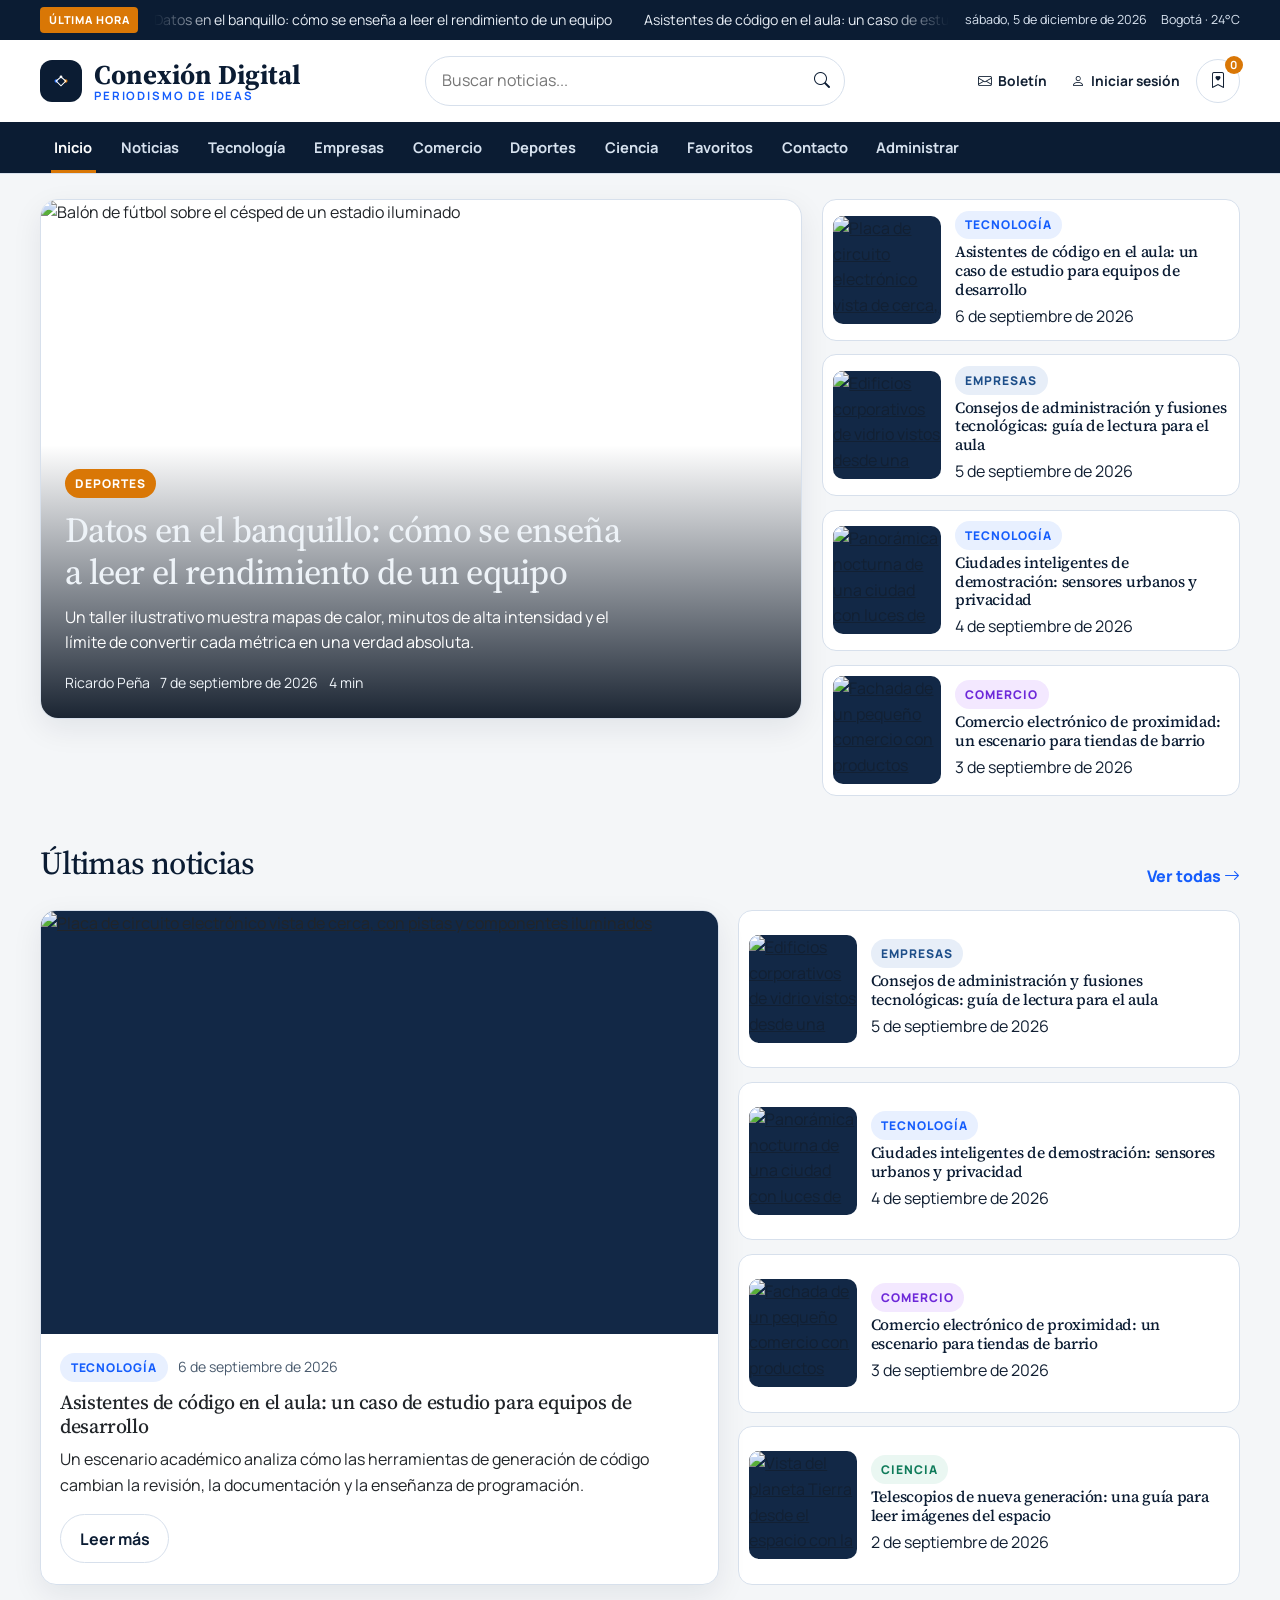
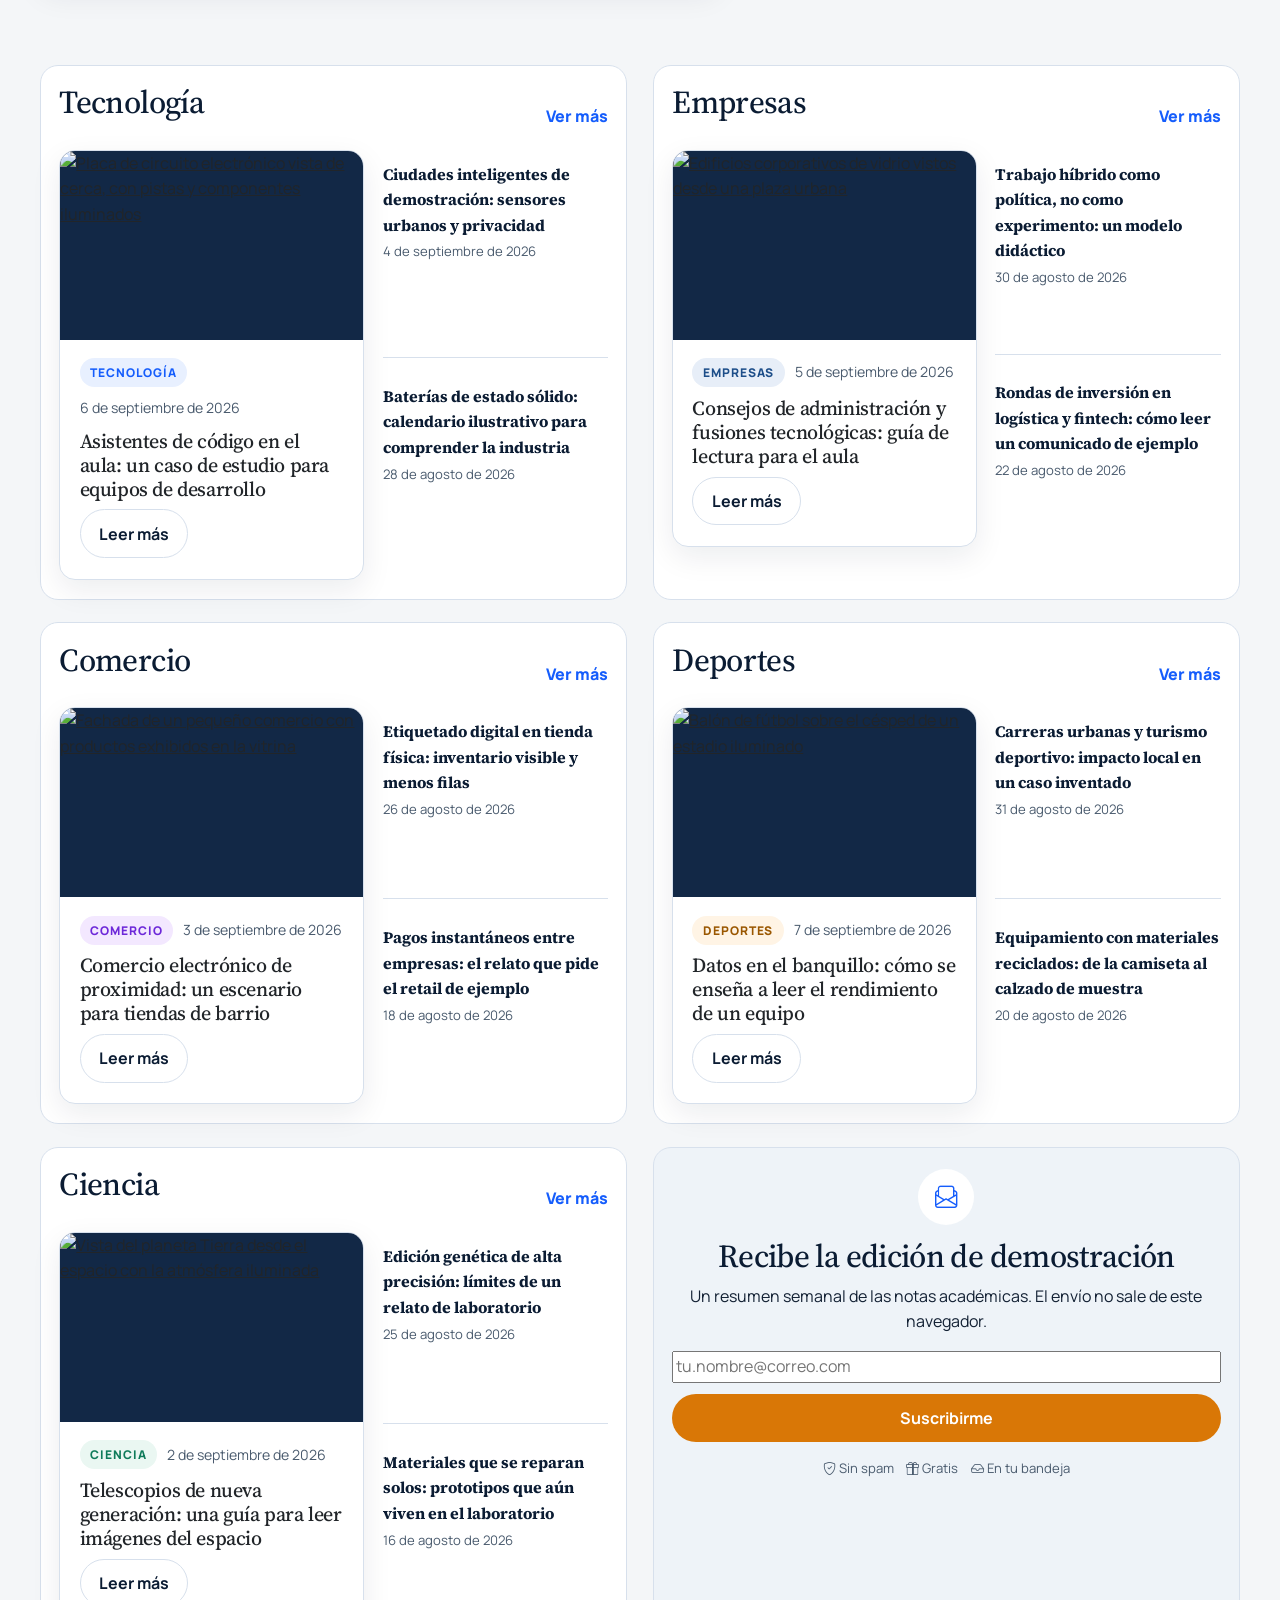
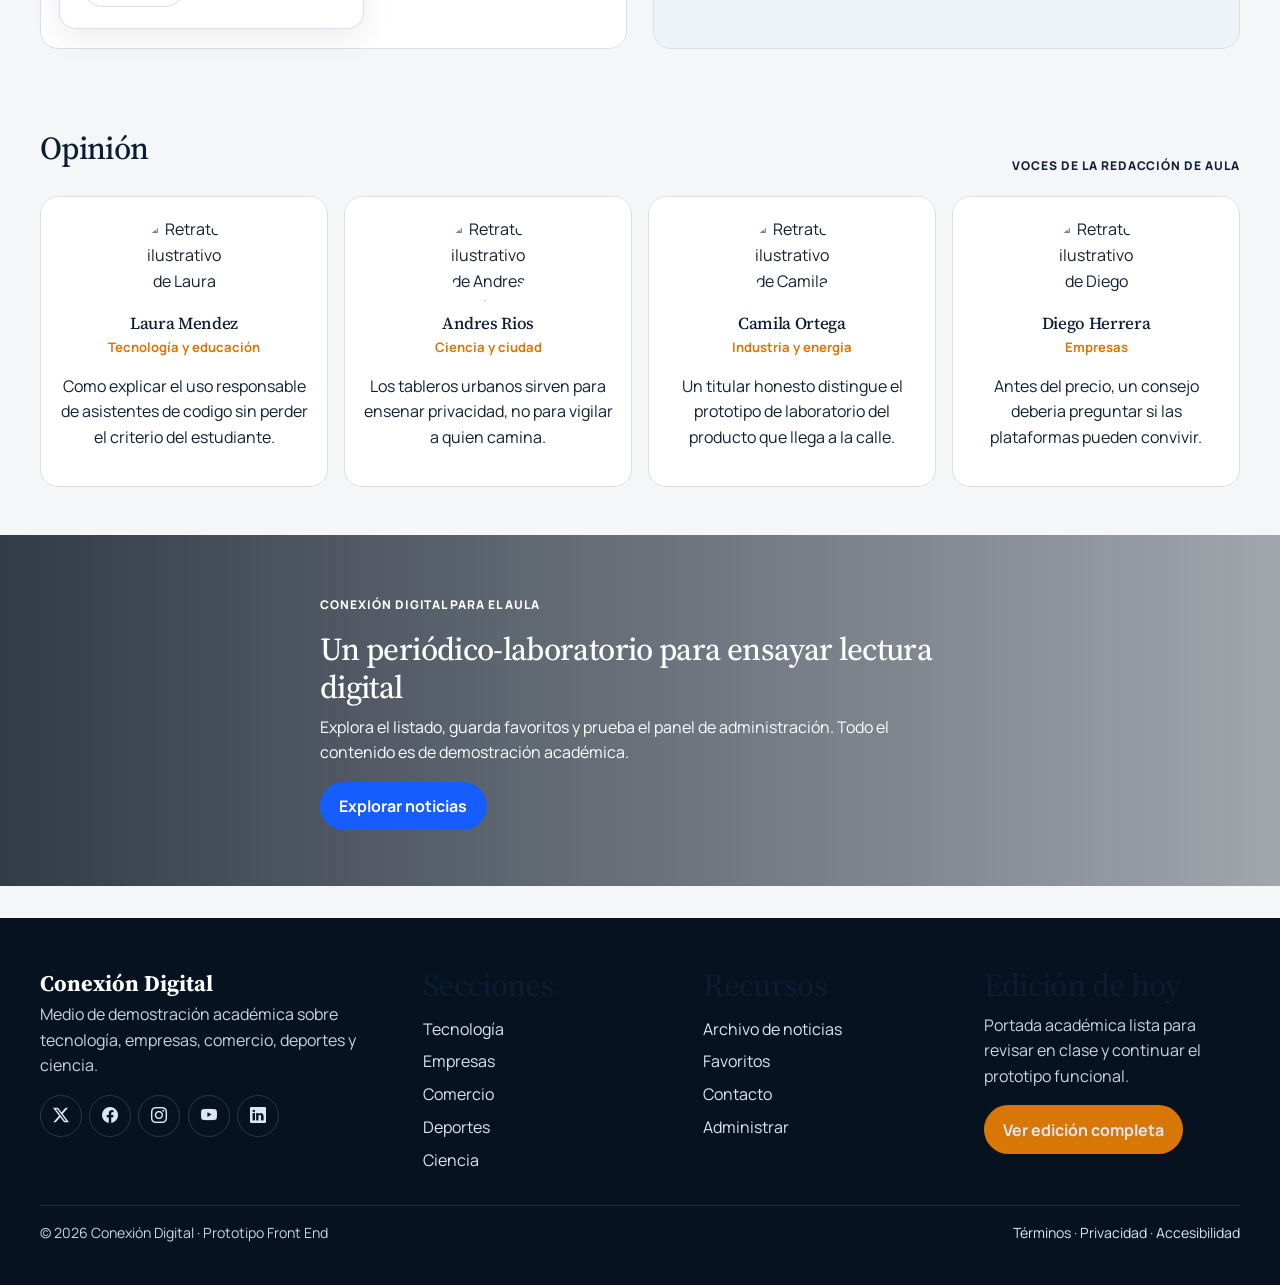
==== index.html @ 5763935e "entrega dos entrega dos" ====
<!DOCTYPE html>
<html lang="es">
<head>
  <meta charset="UTF-8">
  <meta name="viewport" content="width=device-width, initial-scale=1">
  <title>Conexi&oacute;n Digital | Peri&oacute;dico acad&eacute;mico de demostraci&oacute;n</title>
  <meta name="description" content="Portada de Conexi&oacute;n Digital: noticias de tecnolog&iacute;a, empresas, comercio, deportes y ciencia.">
  <link rel="icon" href="assets/images/favicon.svg" type="image/svg+xml">
  <link rel="preconnect" href="https://fonts.googleapis.com">
  <link rel="preconnect" href="https://fonts.gstatic.com" crossorigin>
  <link href="https://fonts.googleapis.com/css2?family=Manrope:wght@400;500;600;700;800&family=Source+Serif+4:opsz,wght@8..60,500;8..60,600;8..60,700&display=swap" rel="stylesheet">
  <link href="https://cdn.jsdelivr.net/npm/bootstrap@5.3.3/dist/css/bootstrap.min.css" rel="stylesheet">
  <link href="https://cdn.jsdelivr.net/npm/bootstrap-icons@1.11.3/font/bootstrap-icons.min.css" rel="stylesheet">
  <link rel="stylesheet" href="css/styles.css">
</head>
<body data-page="inicio" class="home-page">
  <a class="skip-link" href="#contenido">Saltar al contenido</a>

  <div class="ticker-bar" aria-label="&Uacute;ltima hora">
    <div class="container-app ticker-inner">
      <span class="ticker-label">&Uacute;ltima hora</span>
      <div class="ticker-track" data-ticker></div>
      <div class="ticker-meta">
        <span data-today></span>
        <span>Bogot&aacute; &middot; 24&deg;C</span>
      </div>
    </div>
  </div>

  <header class="site-header home-header">
    <div class="container-app header-main">
      <a class="brand brand-home" href="index.html">
        <span class="brand-mark" aria-hidden="true">
          <svg width="22" height="22" viewBox="0 0 64 64" fill="none"><circle cx="18" cy="32" r="5" fill="#2B74FF"/><circle cx="32" cy="20" r="4" fill="#fff"/><circle cx="46" cy="32" r="5" fill="#D97706"/><path d="M18 32 L32 20 L46 32 L32 46 Z" stroke="#fff" stroke-width="3"/></svg>
        </span>
        <span class="brand-text">
          <strong>Conexi&oacute;n Digital</strong>
          <span>Periodismo de ideas</span>
        </span>
      </a>
      <form class="header-search" action="noticias.html" method="get" role="search" data-header-search>
        <label class="visually-hidden" for="q-header">Buscar noticias</label>
        <input id="q-header" type="search" name="q" placeholder="Buscar noticias...">
        <button type="submit" aria-label="Buscar"><i class="bi bi-search"></i></button>
      </form>
      <div class="header-utils">
        <button class="icon-btn d-md-none" type="button" data-search-toggle aria-label="Abrir buscador"><i class="bi bi-search"></i></button>
        <a class="util-link" href="#boletin"><i class="bi bi-envelope" aria-hidden="true"></i><span>Bolet&iacute;n</span></a>
        <button class="util-link" type="button" data-login-demo><i class="bi bi-person" aria-hidden="true"></i><span>Iniciar sesi&oacute;n</span></button>
        <a class="header-fav" href="favoritos.html" aria-label="Ir a favoritos">
          <i class="bi bi-bookmark-heart" aria-hidden="true"></i>
          <span class="fav-count" data-fav-count>0</span>
        </a>
        <button class="nav-toggle" type="button" data-nav-toggle aria-expanded="false" aria-controls="menu-principal">
          <span class="visually-hidden">Abrir menu</span>
          <i class="bi bi-list" aria-hidden="true"></i>
        </button>
      </div>
    </div>
    <nav class="site-nav home-nav" data-nav-panel id="menu-principal" aria-label="Principal">
      <div class="container-app">
        <ul class="nav-list">
          <li><a href="index.html" data-nav="inicio">Inicio</a></li>
          <li><a href="noticias.html" data-nav="noticias">Noticias</a></li>
          <li><a href="noticias.html?categoria=tecnologia">Tecnolog&iacute;a</a></li>
          <li><a href="noticias.html?categoria=empresas">Empresas</a></li>
          <li><a href="noticias.html?categoria=comercio">Comercio</a></li>
          <li><a href="noticias.html?categoria=deportes">Deportes</a></li>
          <li><a href="noticias.html?categoria=ciencia">Ciencia</a></li>
          <li><a href="favoritos.html" data-nav="favoritos">Favoritos</a></li>
          <li><a href="contacto.html" data-nav="contacto">Contacto</a></li>
          <li><a href="administrar.html" data-nav="administrar">Administrar</a></li>
        </ul>
      </div>
    </nav>
  </header>

  <main id="contenido">
    <section class="home-hero">
      <div class="container-app hero-grid">
        <div data-featured-main></div>
        <div class="hero-side" data-featured-side></div>
      </div>
    </section>

    <section class="section home-latest reveal">
      <div class="container-app">
        <div class="section-head">
          <h2>&Uacute;ltimas noticias</h2>
          <a class="link-more" href="noticias.html">Ver todas <i class="bi bi-arrow-right" aria-hidden="true"></i></a>
        </div>
        <div class="latest-grid">
          <div data-latest-main></div>
          <div class="latest-side" data-latest></div>
        </div>
      </div>
    </section>

    <section class="section">
      <div class="container-app cat-rows">
        <article class="cat-block reveal" data-cat-block="tecnologia">
          <div class="section-head">
            <h2>Tecnolog&iacute;a</h2>
            <a class="link-more" href="noticias.html?categoria=tecnologia">Ver m&aacute;s</a>
          </div>
          <div class="cat-layout">
            <div data-cat-feature="tecnologia"></div>
            <div class="headline-list" data-cat-list="tecnologia"></div>
          </div>
        </article>
        <article class="cat-block reveal" data-cat-block="empresas">
          <div class="section-head">
            <h2>Empresas</h2>
            <a class="link-more" href="noticias.html?categoria=empresas">Ver m&aacute;s</a>
          </div>
          <div class="cat-layout">
            <div data-cat-feature="empresas"></div>
            <div class="headline-list" data-cat-list="empresas"></div>
          </div>
        </article>
        <article class="cat-block reveal" data-cat-block="comercio">
          <div class="section-head">
            <h2>Comercio</h2>
            <a class="link-more" href="noticias.html?categoria=comercio">Ver m&aacute;s</a>
          </div>
          <div class="cat-layout">
            <div data-cat-feature="comercio"></div>
            <div class="headline-list" data-cat-list="comercio"></div>
          </div>
        </article>
        <article class="cat-block reveal" data-cat-block="deportes">
          <div class="section-head">
            <h2>Deportes</h2>
            <a class="link-more" href="noticias.html?categoria=deportes">Ver m&aacute;s</a>
          </div>
          <div class="cat-layout">
            <div data-cat-feature="deportes"></div>
            <div class="headline-list" data-cat-list="deportes"></div>
          </div>
        </article>
        <article class="cat-block reveal" data-cat-block="ciencia">
          <div class="section-head">
            <h2>Ciencia</h2>
            <a class="link-more" href="noticias.html?categoria=ciencia">Ver m&aacute;s</a>
          </div>
          <div class="cat-layout">
            <div data-cat-feature="ciencia"></div>
            <div class="headline-list" data-cat-list="ciencia"></div>
          </div>
        </article>
        <aside class="newsletter-card reveal" id="boletin">
          <div class="newsletter-icon" aria-hidden="true"><i class="bi bi-envelope-paper"></i></div>
          <h2>Recibe la edici&oacute;n de demostraci&oacute;n</h2>
          <p>Un resumen semanal de las notas acad&eacute;micas. El env&iacute;o no sale de este navegador.</p>
          <form data-newsletter novalidate>
            <label class="visually-hidden" for="boletin-correo">Correo electr&oacute;nico</label>
            <input id="boletin-correo" type="email" name="correo" autocomplete="email" required placeholder="tu.nombre@correo.com">
            <button class="btn btn-accent" type="submit">Suscribirme</button>
            <p hidden data-newsletter-msg></p>
          </form>
          <ul class="newsletter-perks">
            <li><i class="bi bi-shield-check" aria-hidden="true"></i> Sin spam</li>
            <li><i class="bi bi-gift" aria-hidden="true"></i> Gratis</li>
            <li><i class="bi bi-inbox" aria-hidden="true"></i> En tu bandeja</li>
          </ul>
        </aside>
      </div>
    </section>

    <section class="section opinion-section reveal">
      <div class="container-app">
        <div class="section-head">
          <h2>Opini&oacute;n</h2>
          <span class="kicker">Voces de la redacci&oacute;n de aula</span>
        </div>
        <div class="opinion-grid">
          <article class="opinion-card">
            <img src="https://images.unsplash.com/photo-1494790108377-be9c29b29330?auto=format&fit=crop&w=200&q=80" alt="Retrato ilustrativo de Laura Mendez">
            <h3>Laura Mendez</h3>
            <p class="opinion-role">Tecnolog&iacute;a y educaci&oacute;n</p>
            <p>Como explicar el uso responsable de asistentes de codigo sin perder el criterio del estudiante.</p>
          </article>
          <article class="opinion-card">
            <img src="https://images.unsplash.com/photo-1507003211169-0a1dd7228f2d?auto=format&fit=crop&w=200&q=80" alt="Retrato ilustrativo de Andres Rios">
            <h3>Andres Rios</h3>
            <p class="opinion-role">Ciencia y ciudad</p>
            <p>Los tableros urbanos sirven para ensenar privacidad, no para vigilar a quien camina.</p>
          </article>
          <article class="opinion-card">
            <img src="https://images.unsplash.com/photo-1438761681033-6461ffad8d80?auto=format&fit=crop&w=200&q=80" alt="Retrato ilustrativo de Camila Ortega">
            <h3>Camila Ortega</h3>
            <p class="opinion-role">Industria y energia</p>
            <p>Un titular honesto distingue el prototipo de laboratorio del producto que llega a la calle.</p>
          </article>
          <article class="opinion-card">
            <img src="https://images.unsplash.com/photo-1472099645785-5658abf4ff4e?auto=format&fit=crop&w=200&q=80" alt="Retrato ilustrativo de Diego Herrera">
            <h3>Diego Herrera</h3>
            <p class="opinion-role">Empresas</p>
            <p>Antes del precio, un consejo deberia preguntar si las plataformas pueden convivir.</p>
          </article>
        </div>
      </div>
    </section>

    <section class="aula-banner reveal">
      <div class="container-app aula-inner">
        <div>
          <p class="kicker">Conexi&oacute;n Digital para el aula</p>
          <h2>Un peri&oacute;dico-laboratorio para ensayar lectura digital</h2>
          <p>Explora el listado, guarda favoritos y prueba el panel de administraci&oacute;n. Todo el contenido es de demostraci&oacute;n acad&eacute;mica.</p>
          <a class="btn btn-primary" href="noticias.html">Explorar noticias</a>
        </div>
      </div>
    </section>
  </main>

  <footer class="site-footer">
    <div class="container-app footer-grid home-footer">
      <div class="footer-brand">
        <strong>Conexi&oacute;n Digital</strong>
        <p>Medio de demostraci&oacute;n acad&eacute;mica sobre tecnolog&iacute;a, empresas, comercio, deportes y ciencia.</p>
        <ul class="social-list">
          <li><a href="https://x.com" target="_blank" rel="noopener noreferrer" aria-label="X"><i class="bi bi-twitter-x"></i></a></li>
          <li><a href="https://www.facebook.com" target="_blank" rel="noopener noreferrer" aria-label="Facebook"><i class="bi bi-facebook"></i></a></li>
          <li><a href="https://www.instagram.com" target="_blank" rel="noopener noreferrer" aria-label="Instagram"><i class="bi bi-instagram"></i></a></li>
          <li><a href="https://www.youtube.com" target="_blank" rel="noopener noreferrer" aria-label="YouTube"><i class="bi bi-youtube"></i></a></li>
          <li><a href="https://www.linkedin.com" target="_blank" rel="noopener noreferrer" aria-label="LinkedIn"><i class="bi bi-linkedin"></i></a></li>
        </ul>
      </div>
      <div>
        <h2>Secciones</h2>
        <ul class="footer-list">
          <li><a href="noticias.html?categoria=tecnologia">Tecnolog&iacute;a</a></li>
          <li><a href="noticias.html?categoria=empresas">Empresas</a></li>
          <li><a href="noticias.html?categoria=comercio">Comercio</a></li>
          <li><a href="noticias.html?categoria=deportes">Deportes</a></li>
          <li><a href="noticias.html?categoria=ciencia">Ciencia</a></li>
        </ul>
      </div>
      <div>
        <h2>Recursos</h2>
        <ul class="footer-list">
          <li><a href="noticias.html">Archivo de noticias</a></li>
          <li><a href="favoritos.html">Favoritos</a></li>
          <li><a href="contacto.html">Contacto</a></li>
          <li><a href="administrar.html">Administrar</a></li>
        </ul>
      </div>
      <div class="footer-edition">
        <h2>Edici&oacute;n de hoy</h2>
        <p>Portada acad&eacute;mica lista para revisar en clase y continuar el prototipo funcional.</p>
        <a class="btn btn-accent" href="noticias.html">Ver edici&oacute;n completa</a>
      </div>
    </div>
    <div class="container-app footer-copy footer-legal">
      <p>&copy; 2026 Conexi&oacute;n Digital &middot; Prototipo Front End</p>
      <p><a href="contacto.html">T&eacute;rminos</a> &middot; <a href="contacto.html">Privacidad</a> &middot; <a href="contacto.html">Accesibilidad</a></p>
    </div>
  </footer>

  <script src="https://cdn.jsdelivr.net/npm/bootstrap@5.3.3/dist/js/bootstrap.bundle.min.js"></script>
  <script src="js/noticias.js"></script>
  <script src="js/main.js"></script>
</body>
</html>
---- css/styles.css ----
:root {
  --navy-950: #071221;
  --navy-900: #0b1c33;
  --navy-800: #122846;
  --blue-600: #155dfc;
  --blue-500: #2b74ff;
  --blue-100: #e8f0ff;
  --accent: #d97706;
  --accent-soft: #fff4e5;
  --paper: #f6f8fc;
  --white: #ffffff;
  --line: #d7e0ec;
  --ink: #122033;
  --ink-soft: #4a5b6e;
  --success: #0f7b5a;
  --success-soft: #e5f6f0;
  --danger: #b42318;
  --danger-soft: #fde8e6;
  --shadow: 0 10px 30px rgba(11, 28, 51, 0.08);
  --radius: 16px;
  --header-offset: 7.5rem;
  --font-sans: "Manrope", "Segoe UI", sans-serif;
  --font-serif: "Source Serif 4", Georgia, serif;
}

*,
*::before,
*::after {
  box-sizing: border-box;
}

html {
  scroll-behavior: smooth;
}

body {
  margin: 0;
  font-family: var(--font-sans);
  color: var(--ink);
  background: var(--paper);
  line-height: 1.6;
}

img {
  max-width: 100%;
  display: block;
}

a {
  color: inherit;
}

a:focus-visible,
button:focus-visible,
input:focus-visible,
select:focus-visible,
textarea:focus-visible {
  outline: 3px solid var(--blue-500);
  outline-offset: 2px;
}

.skip-link {
  position: absolute;
  left: 1rem;
  top: -3rem;
  z-index: 2000;
  background: var(--blue-600);
  color: var(--white);
  padding: 0.6rem 1rem;
  border-radius: 8px;
}

.skip-link:focus {
  top: 1rem;
}

.container-app {
  width: min(1180px, calc(100% - 2rem));
  margin-inline: auto;
}

.site-header {
  position: sticky;
  top: 0;
  z-index: 1040;
  background: rgba(246, 248, 252, 0.92);
  backdrop-filter: blur(16px);
  border-bottom: 1px solid var(--line);
}

.header-meta {
  background: var(--navy-900);
  color: #d5deea;
  font-size: 0.8rem;
}

.header-meta .container-app {
  display: flex;
  justify-content: space-between;
  gap: 1rem;
  padding: 0.45rem 0;
}

.header-main,
.site-nav .container-app {
  display: flex;
  align-items: center;
  gap: 1rem;
}

.header-main {
  position: relative;
  padding: 0.85rem 0;
  justify-content: space-between;
}

.article-body p {
  margin-bottom: 1rem;
}

.article-body h2 {
  margin: 1.8rem 0 0.8rem;
  font-size: 1.45rem;
}

.brand {
  display: flex;
  align-items: center;
  gap: 0.75rem;
  text-decoration: none;
  min-width: 0;
}

.brand-mark {
  width: 42px;
  height: 42px;
  border-radius: 12px;
  background: var(--navy-900);
  display: grid;
  place-items: center;
  flex-shrink: 0;
}

.brand-text {
  display: flex;
  flex-direction: column;
  line-height: 1.1;
}

.brand-text strong {
  font-family: var(--font-serif);
  font-size: 1.35rem;
  color: var(--navy-900);
}

.brand-text span {
  font-size: 0.72rem;
  letter-spacing: 0.16em;
  text-transform: uppercase;
  color: var(--blue-600);
  font-weight: 700;
}

.header-search {
  flex: 1;
  max-width: 420px;
  display: flex;
  background: var(--white);
  border: 1px solid var(--line);
  border-radius: 999px;
  overflow: hidden;
}

.header-search input {
  border: 0;
  width: 100%;
  padding: 0.7rem 1rem;
  background: transparent;
  font: inherit;
}

.header-search button,
.icon-btn {
  border: 0;
  background: transparent;
  color: var(--navy-900);
  padding: 0.65rem 0.9rem;
}

.header-fav {
  position: relative;
  display: inline-flex;
  align-items: center;
  justify-content: center;
  width: 44px;
  height: 44px;
  border-radius: 50%;
  border: 1px solid var(--line);
  background: var(--white);
  text-decoration: none;
}

.fav-count {
  position: absolute;
  top: -4px;
  right: -4px;
  min-width: 1.15rem;
  height: 1.15rem;
  padding: 0 0.3rem;
  border-radius: 999px;
  background: var(--accent);
  color: var(--white);
  font-size: 0.7rem;
  font-weight: 700;
  display: grid;
  place-items: center;
}

.nav-toggle {
  display: none;
  border: 1px solid var(--line);
  background: var(--white);
  border-radius: 10px;
  width: 44px;
  height: 44px;
}

.site-nav {
  border-top: 1px solid var(--line);
}

.nav-list {
  display: flex;
  gap: 0.25rem;
  list-style: none;
  margin: 0;
  padding: 0.35rem 0;
  flex-wrap: wrap;
}

.nav-list a {
  display: inline-flex;
  padding: 0.55rem 0.85rem;
  text-decoration: none;
  font-weight: 700;
  font-size: 0.92rem;
  color: var(--ink-soft);
  border-radius: 999px;
}

.nav-list a:hover,
.nav-list a[aria-current="page"] {
  background: var(--blue-100);
  color: var(--navy-900);
}

.page-hero,
.section {
  padding: 2.5rem 0;
}

.kicker,
.badge-cat,
.demo-banner {
  display: inline-flex;
  align-items: center;
  gap: 0.4rem;
  font-size: 0.75rem;
  font-weight: 800;
  letter-spacing: 0.08em;
  text-transform: uppercase;
}

.demo-banner {
  display: flex;
  flex-wrap: wrap;
  width: 100%;
  justify-content: center;
  white-space: normal;
  line-height: 1.35;
  text-align: center;
  background: var(--accent-soft);
  color: #8a4b00;
  padding: 0.55rem 1rem;
  border-bottom: 1px solid #f0d3a4;
}

.badge-cat {
  background: var(--blue-100);
  color: var(--blue-600);
  padding: 0.3rem 0.65rem;
  border-radius: 999px;
  text-decoration: none;
  white-space: nowrap;
}

.badge-cat.is-ciencia { background: #eaf7f2; color: #0f7b5a; }
.badge-cat.is-deportes { background: var(--accent-soft); color: #9a5700; }
.badge-cat.is-comercio { background: #f3e8ff; color: #6d28d9; }
.badge-cat.is-empresas { background: #e7eef8; color: #1d4e89; }
.badge-cat.is-tecnologia { background: var(--blue-100); color: var(--blue-600); }

h1,
h2,
h3,
.article-title {
  font-family: var(--font-serif);
  line-height: 1.2;
  letter-spacing: -0.02em;
  color: var(--navy-900);
}

.lead {
  font-size: 1.15rem;
  color: var(--ink-soft);
  max-width: 42rem;
}

.btn {
  display: inline-flex;
  align-items: center;
  justify-content: center;
  gap: 0.45rem;
  min-height: 44px;
  padding: 0.7rem 1.15rem;
  border-radius: 999px;
  border: 1px solid transparent;
  font-weight: 700;
  text-decoration: none;
  cursor: pointer;
  font-family: inherit;
}

.btn-primary {
  background: var(--blue-600);
  color: var(--white);
}

.btn-primary:hover {
  background: #0d4ed8;
  color: var(--white);
}

.btn-accent {
  background: var(--accent);
  color: var(--white);
}

.btn-ghost,
.btn-outline {
  background: var(--white);
  border-color: var(--line);
  color: var(--navy-900);
}

.btn-danger {
  background: var(--danger);
  color: var(--white);
}

.featured {
  display: grid;
  grid-template-columns: 1.4fr 0.8fr;
  gap: 1.25rem;
}

.card,
.panel {
  background: var(--white);
  border: 1px solid var(--line);
  border-radius: var(--radius);
  box-shadow: var(--shadow);
  overflow: hidden;
}

.card-media {
  aspect-ratio: 16 / 10;
  overflow: hidden;
  background: var(--navy-800);
}

.card-media img,
.featured-main img {
  width: 100%;
  height: 100%;
  object-fit: cover;
}

.card-body,
.panel {
  padding: 1.15rem 1.2rem 1.3rem;
}

.card-meta,
.meta-row {
  display: flex;
  flex-wrap: wrap;
  gap: 0.65rem;
  align-items: center;
  color: var(--ink-soft);
  font-size: 0.88rem;
}

.card-title {
  margin: 0.55rem 0;
  font-size: 1.25rem;
}

.card-title a,
.featured-copy h2 a {
  text-decoration: none;
}

.card-title a:hover,
.featured-copy h2 a:hover {
  color: var(--blue-600);
}

.featured-main {
  position: relative;
  min-height: 420px;
}

.featured-main img {
  position: absolute;
  inset: 0;
}

.featured-copy {
  position: absolute;
  inset: auto 0 0 0;
  padding: 1.5rem;
  background: linear-gradient(transparent, rgba(7, 18, 33, 0.92));
  color: var(--white);
}

.featured-copy h2,
.featured-copy p {
  color: var(--white);
  max-width: 36rem;
  overflow-wrap: break-word;
}

.stack {
  display: grid;
  gap: 1rem;
}

.news-grid,
.related-grid,
.category-grid {
  display: grid;
  grid-template-columns: repeat(3, 1fr);
  gap: 1.15rem;
}

.news-grid.is-pair {
  grid-template-columns: repeat(2, 1fr);
}

.news-grid .card,
.archive-grid .card,
.related-grid .card {
  display: flex;
  flex-direction: column;
  height: 100%;
}

.news-grid .card-body,
.archive-grid .card-body,
.related-grid .card-body {
  display: flex;
  flex-direction: column;
  flex: 1;
}

.news-grid .card-body .btn,
.archive-grid .card-body .btn,
.related-grid .card-body .btn,
.news-grid .card-body .link-more {
  margin-top: auto;
}

.section-head {
  display: flex;
  justify-content: space-between;
  align-items: end;
  gap: 1rem;
  margin-bottom: 1.25rem;
}

.filters {
  display: flex;
  flex-wrap: wrap;
  gap: 0.5rem;
}

.filter-chip {
  border: 1px solid var(--line);
  background: var(--white);
  color: var(--ink);
  border-radius: 999px;
  min-height: 40px;
  padding: 0.4rem 0.9rem;
  font-weight: 700;
}

.filter-chip[aria-pressed="true"],
.filter-chip.is-active {
  background: var(--navy-900);
  color: var(--white);
  border-color: var(--navy-900);
}

.search-panel {
  display: grid;
  grid-template-columns: 1fr auto;
  gap: 0.75rem;
  margin-bottom: 1.25rem;
}

.search-panel input,
.form-field input,
.form-field select,
.form-field textarea {
  width: 100%;
  border: 1px solid var(--line);
  border-radius: 12px;
  padding: 0.8rem 0.95rem;
  font: inherit;
  background: var(--white);
}

.about-grid,
.contact-grid,
.split-2 {
  display: grid;
  grid-template-columns: 1.1fr 0.9fr;
  gap: 1.25rem;
}

.newsletter {
  background: var(--navy-900);
  color: #dce6f3;
}

.newsletter h2,
.newsletter .lead {
  color: var(--white);
}

.site-footer {
  background: var(--navy-950);
  color: #c9d4e3;
  padding: 3rem 0 1.5rem;
  margin-top: 2rem;
}

.footer-grid {
  display: grid;
  grid-template-columns: 1.4fr repeat(3, 1fr);
  gap: 1.5rem;
}

.site-footer a {
  color: #dce6f3;
  text-decoration: none;
}

.site-footer a:hover {
  color: var(--white);
  text-decoration: underline;
}

.footer-brand strong {
  display: block;
  font-family: var(--font-serif);
  font-size: 1.4rem;
  color: var(--white);
}

.social-list,
.footer-list {
  display: grid;
  gap: 0.45rem;
  padding: 0;
  margin: 0.75rem 0 0;
  list-style: none;
}

.social-list {
  grid-auto-flow: column;
  justify-content: start;
}

.social-list a {
  width: 42px;
  height: 42px;
  display: grid;
  place-items: center;
  border: 1px solid rgba(255, 255, 255, 0.15);
  border-radius: 50%;
}

.footer-copy {
  display: flex;
  flex-wrap: wrap;
  gap: 0.5rem 1.25rem;
  justify-content: space-between;
  align-items: center;
  border-top: 1px solid rgba(255, 255, 255, 0.1);
  margin-top: 2rem;
  padding-top: 1rem;
  font-size: 0.88rem;
}

.breadcrumb {
  display: flex;
  flex-wrap: wrap;
  gap: 0.4rem;
  list-style: none;
  padding: 0;
  margin: 0 0 1rem;
  font-size: 0.9rem;
}

.breadcrumb a {
  color: var(--blue-600);
}

.article-layout {
  display: grid;
  grid-template-columns: minmax(0, 760px);
  justify-content: center;
  gap: 1.5rem;
}

.article-hero img {
  width: 100%;
  max-height: 460px;
  object-fit: cover;
  border-radius: var(--radius);
}

.article-actions {
  display: flex;
  flex-wrap: wrap;
  gap: 0.6rem;
}

.share-btn {
  min-width: 44px;
}

.empty-state,
.feedback {
  text-align: center;
  padding: 2.5rem 1.5rem;
}

.feedback.is-success {
  background: var(--success-soft);
  color: var(--success);
  border: 1px solid #b7e4d3;
  border-radius: var(--radius);
}

.feedback.is-error,
.field-error {
  color: var(--danger);
}

.form-field {
  display: grid;
  gap: 0.4rem;
  margin-bottom: 1rem;
}

.form-field label {
  font-weight: 700;
}

.form-field small {
  color: var(--ink-soft);
}

.checkbox-field {
  display: flex;
  gap: 0.7rem;
  align-items: flex-start;
}

.checkbox-field input {
  width: 1.15rem;
  height: 1.15rem;
  margin-top: 0.2rem;
}

.input-invalid {
  border-color: var(--danger) !important;
  background: var(--danger-soft);
}

.table-wrap {
  overflow-x: auto;
}

.admin-table {
  width: 100%;
  min-width: 980px;
  border-collapse: collapse;
  table-layout: fixed;
}

.admin-table th,
.admin-table td {
  padding: 0.85rem 0.75rem;
  border-bottom: 1px solid var(--line);
  text-align: left;
  vertical-align: middle;
  white-space: nowrap;
}

.admin-table th:nth-child(1),
.admin-table td:nth-child(1) {
  width: 38%;
  white-space: normal;
}

.admin-table th:nth-child(2),
.admin-table td:nth-child(2) { width: 16%; }
.admin-table th:nth-child(3),
.admin-table td:nth-child(3) { width: 14%; }
.admin-table th:nth-child(4),
.admin-table td:nth-child(4) { width: 12%; }
.admin-table th:nth-child(5),
.admin-table td:nth-child(5) { width: 12%; }
.admin-table th:nth-child(6),
.admin-table td:nth-child(6) { width: 8%; }

.admin-table th {
  font-size: 0.78rem;
  letter-spacing: 0.06em;
  text-transform: uppercase;
  color: var(--ink-soft);
}

.toolbar {
  display: flex;
  flex-wrap: wrap;
  gap: 0.75rem;
  margin-bottom: 1rem;
}

.toolbar .search-panel {
  flex: 1;
  margin: 0;
}

.modal-content {
  border-radius: 18px;
}

.modal-dialog {
  max-width: min(720px, calc(100vw - 1.25rem));
  margin: 0.75rem auto;
}

.modal-body {
  max-height: min(70vh, 560px);
  overflow: auto;
}

.toast-stack {
  position: fixed;
  right: 1rem;
  top: 1rem;
  z-index: 1080;
  display: grid;
  gap: 0.6rem;
}

.toast-msg {
  display: flex;
  align-items: center;
  gap: 0.65rem;
  min-width: min(360px, 92vw);
  background: var(--navy-900);
  color: var(--white);
  padding: 0.9rem 1rem;
  border-radius: 12px;
  box-shadow: var(--shadow);
  animation: toast-in 0.28s ease;
}

.toast-msg.is-success {
  background: #0f7b5a;
}

.toast-msg.is-error {
  background: #b42318;
}

.toast-close {
  margin-left: auto;
  border: 0;
  background: transparent;
  color: inherit;
  font-size: 1.3rem;
  line-height: 1;
}

@keyframes toast-in {
  from {
    opacity: 0;
    transform: translateY(12px);
  }
  to {
    opacity: 1;
    transform: none;
  }
}

@media (max-width: 991px) {
  .featured,
  .news-grid,
  .related-grid,
  .category-grid,
  .about-grid,
  .contact-grid,
  .split-2,
  .footer-grid {
    grid-template-columns: 1fr 1fr;
  }

  .featured-main {
    min-height: 360px;
  }
}

.card {
  transition: transform 0.28s ease, box-shadow 0.28s ease;
}

.card:hover {
  transform: translateY(-4px);
  box-shadow: 0 16px 36px rgba(11, 28, 51, 0.14);
}

.card-media img,
.featured-main img,
.story-row-media img {
  transition: transform 0.45s ease;
}

.card:hover .card-media img,
.featured-main:hover img,
.story-row:hover .story-row-media img {
  transform: scale(1.05);
}

.home-page {
  background: #f4f6f8;
}

.home-page .container-app {
  width: min(1200px, calc(100% - 2rem));
}

.ticker-bar {
  background: var(--navy-900);
  color: #dce6f3;
  overflow: hidden;
}

.ticker-inner {
  display: grid;
  grid-template-columns: auto 1fr auto;
  align-items: center;
  gap: 1rem;
  min-height: 40px;
}

.ticker-label {
  background: var(--accent);
  color: var(--white);
  font-size: 0.68rem;
  font-weight: 800;
  letter-spacing: 0.08em;
  text-transform: uppercase;
  padding: 0.28rem 0.55rem;
  border-radius: 4px;
  white-space: nowrap;
}

.ticker-track {
  overflow: hidden;
  mask-image: linear-gradient(90deg, transparent, #000 8%, #000 92%, transparent);
}

.ticker-move {
  display: flex;
  gap: 2rem;
  width: max-content;
  animation: ticker 32s linear infinite;
}

.ticker-move a {
  color: #e8eef6;
  text-decoration: none;
  white-space: nowrap;
  font-size: 0.88rem;
}

.ticker-move a:hover {
  color: var(--white);
}

.ticker-meta {
  display: flex;
  gap: 0.85rem;
  font-size: 0.78rem;
  white-space: nowrap;
}

@keyframes ticker {
  from { transform: translateX(0); }
  to { transform: translateX(-50%); }
}

.home-header {
  background: var(--white);
}

.home-header .header-main {
  padding: 1rem 0;
}

.brand-home .brand-text strong {
  font-size: 1.7rem;
}

.header-utils {
  display: flex;
  align-items: center;
  gap: 0.45rem;
}

.util-link {
  display: inline-flex;
  align-items: center;
  gap: 0.35rem;
  min-height: 44px;
  padding: 0.35rem 0.55rem;
  border: 0;
  background: transparent;
  color: var(--ink);
  text-decoration: none;
  font-weight: 700;
  font-size: 0.86rem;
  font-family: inherit;
}

.util-link:hover {
  color: var(--blue-600);
}

.home-nav {
  background: var(--navy-900);
  border-top: 0;
}

.home-nav .nav-list {
  gap: 0;
  padding: 0;
}

.home-nav .nav-list a {
  color: #d7e2ef;
  border-radius: 0;
  padding: 0.85rem 0.9rem;
  position: relative;
}

.home-nav .nav-list a:hover,
.home-nav .nav-list a[aria-current="page"] {
  background: transparent;
  color: var(--white);
}

.home-nav .nav-list a[aria-current="page"]::after,
.home-nav .nav-list a:hover::after {
  content: "";
  position: absolute;
  left: 0.7rem;
  right: 0.7rem;
  bottom: 0;
  height: 3px;
  background: var(--accent);
}

.home-hero {
  padding: 1.6rem 0 0.5rem;
}

.hero-grid {
  display: grid;
  grid-template-columns: 1.55fr 0.85fr;
  gap: 1.25rem;
}

.home-page .featured-main {
  min-height: 520px;
  border-radius: 18px;
}

.home-page .featured-copy .badge-cat {
  background: var(--accent);
  color: var(--white);
}

.home-page .featured-copy h2 {
  font-size: clamp(1.5rem, 3vw, 2.2rem);
  margin: 0.7rem 0;
}

.home-page .featured-copy h2 a,
.home-page .featured-copy .meta-row {
  color: #eef3f8;
}

.ticker-track:hover .ticker-move {
  animation-play-state: paused;
}

.hero-side,
.latest-side,
.headline-list {
  display: grid;
  gap: 0.85rem;
}

.story-row {
  display: grid;
  grid-template-columns: 108px 1fr;
  gap: 0.85rem;
  align-items: center;
  background: var(--white);
  border: 1px solid var(--line);
  border-radius: 14px;
  padding: 0.65rem;
  transition: transform 0.25s ease, box-shadow 0.25s ease;
}

.story-row:hover {
  transform: translateY(-3px);
  box-shadow: var(--shadow);
}

.story-row-media {
  aspect-ratio: 1;
  overflow: hidden;
  border-radius: 10px;
  background: var(--navy-800);
}

.story-row-media img {
  width: 100%;
  height: 100%;
  object-fit: cover;
}

.story-row h3 {
  font-size: 0.98rem;
  margin: 0.25rem 0;
}

.story-row h3 a {
  text-decoration: none;
}

.story-row h3 a:hover {
  color: var(--blue-600);
}

.latest-grid,
.cat-layout {
  display: grid;
  grid-template-columns: 1.15fr 0.85fr;
  gap: 1.15rem;
}

.cat-rows {
  display: grid;
  grid-template-columns: 1fr 1fr;
  gap: 1.4rem 1.6rem;
}

.cat-block,
.newsletter-card,
.opinion-card {
  background: var(--white);
  border: 1px solid var(--line);
  border-radius: 18px;
  padding: 1.1rem 1.15rem 1.2rem;
}

.headline-item {
  display: block;
  padding: 0.75rem 0;
  border-bottom: 1px solid var(--line);
  text-decoration: none;
}

.headline-item:last-child {
  border-bottom: 0;
}

.headline-item strong {
  display: block;
  font-family: var(--font-serif);
  color: var(--navy-900);
}

.headline-item:hover strong {
  color: var(--blue-600);
}

.headline-item time {
  color: var(--ink-soft);
  font-size: 0.82rem;
}

.link-more {
  color: var(--blue-600);
  font-weight: 800;
  text-decoration: none;
}

.link-more:hover {
  color: var(--accent);
}

.newsletter-card {
  background: #eef3f8;
  text-align: center;
}

.newsletter-icon {
  width: 56px;
  height: 56px;
  margin: 0.2rem auto 0.8rem;
  border-radius: 50%;
  display: grid;
  place-items: center;
  background: var(--white);
  color: var(--blue-600);
  font-size: 1.4rem;
}

.newsletter-card form {
  display: grid;
  gap: 0.7rem;
}

.newsletter-perks {
  display: flex;
  justify-content: center;
  flex-wrap: wrap;
  gap: 0.8rem;
  list-style: none;
  padding: 0;
  margin: 1rem 0 0;
  color: var(--ink-soft);
  font-size: 0.82rem;
}

.opinion-grid {
  display: grid;
  grid-template-columns: repeat(4, 1fr);
  gap: 1rem;
}

.opinion-card {
  text-align: center;
}

.opinion-card img {
  width: 84px;
  height: 84px;
  object-fit: cover;
  border-radius: 50%;
  margin: 0.2rem auto 0.8rem;
}

.opinion-card h3 {
  font-size: 1.05rem;
  margin-bottom: 0.15rem;
}

.opinion-role {
  color: var(--accent);
  font-weight: 700;
  font-size: 0.82rem;
}

.aula-banner {
  margin: 0.5rem 0 0;
  min-height: 280px;
  background:
    linear-gradient(90deg, rgba(7, 18, 33, 0.82), rgba(7, 18, 33, 0.35)),
    url("https://images.unsplash.com/photo-1522202176988-66273c2fd55f?auto=format&fit=crop&w=1600&q=80") center/cover;
  color: var(--white);
}

.aula-inner {
  padding: 3.5rem 0;
  max-width: 640px;
}

.aula-banner h2,
.aula-banner .kicker,
.aula-banner p {
  color: var(--white);
}

.footer-legal {
  display: flex;
  justify-content: space-between;
  gap: 1rem;
  flex-wrap: wrap;
}

.reveal {
  opacity: 0;
  transform: translateY(18px);
  animation: rise 0.7s ease forwards;
}

.reveal:nth-child(2) { animation-delay: 0.08s; }
.reveal:nth-child(3) { animation-delay: 0.16s; }

@keyframes rise {
  to {
    opacity: 1;
    transform: none;
  }
}

@media (prefers-reduced-motion: reduce) {
  .ticker-move,
  .reveal,
  .card,
  .card-media img,
  .featured-main img,
  .story-row-media img {
    animation: none !important;
    transition: none !important;
    transform: none !important;
    opacity: 1 !important;
  }
}

@media (max-width: 767px) {
  .header-search {
    display: none;
  }

  .header-search.is-open {
    display: flex;
    position: absolute;
    left: 1rem;
    right: 1rem;
    top: calc(100% + 0.4rem);
  }

  .site-header {
    position: relative;
  }

  .nav-toggle {
    display: inline-grid;
    place-items: center;
  }

  .site-nav {
    display: none;
  }

  .site-nav.is-open {
    display: block;
  }

  .nav-list {
    flex-direction: column;
    padding-bottom: 0.8rem;
  }

  .featured,
  .news-grid,
  .related-grid,
  .category-grid,
  .about-grid,
  .contact-grid,
  .split-2,
  .footer-grid,
  .search-panel {
    grid-template-columns: 1fr;
  }

  .featured-main {
    min-height: 320px;
  }

  .header-meta .container-app {
    flex-direction: column;
  }

  .ticker-inner,
  .hero-grid,
  .latest-grid,
  .cat-layout,
  .cat-rows,
  .opinion-grid {
    grid-template-columns: 1fr;
  }

  .ticker-meta {
    display: none;
  }

  .util-link {
    display: none;
  }

  .header-fav,
  .nav-toggle,
  .icon-btn {
    width: 40px;
    min-width: 40px;
    height: 40px;
    min-height: 40px;
    padding: 0;
    justify-content: center;
    flex-shrink: 0;
  }

  .archive-tools {
    display: grid;
    grid-template-columns: 1fr;
  }

  .brand-home .brand-text strong {
    font-size: 1.05rem;
  }

  .brand-text span {
    display: none;
  }

  .header-main {
    gap: 0.5rem;
  }

  .home-page .featured-main {
    min-height: 420px;
  }

  .home-page .featured-copy {
    padding: 1.1rem;
  }

  .home-page .featured-copy p {
    display: -webkit-box;
    -webkit-line-clamp: 3;
    -webkit-box-orient: vertical;
    overflow: hidden;
  }

  .home-nav .nav-list a[aria-current="page"]::after,
  .home-nav .nav-list a:hover::after {
    display: none;
  }

  .home-nav .nav-list a[aria-current="page"],
  .home-nav .nav-list a:hover {
    background: rgba(255, 255, 255, 0.08);
  }
}

.search-with-btn {
  border-radius: 12px;
  max-width: 520px;
}

.search-with-btn .search-go {
  border-radius: 0 12px 12px 0;
  min-height: 44px;
}

.nav-with-tag {
  display: flex;
  justify-content: space-between;
  align-items: center;
}

.nav-tagline {
  margin: 0;
  color: #9eb0c6;
  font-size: 0.78rem;
  white-space: nowrap;
}

.archive-main {
  padding-top: 1.4rem;
}

.archive-search {
  display: grid;
  grid-template-columns: 1fr auto;
  gap: 0.7rem;
  margin: 1.1rem 0 1rem;
}

.archive-search input {
  width: 100%;
  border: 1px solid var(--line);
  border-radius: 12px;
  padding: 0.8rem 0.95rem;
  font: inherit;
}

.archive-tools {
  display: flex;
  flex-wrap: wrap;
  align-items: end;
  gap: 0.85rem 1rem;
  margin: 1rem 0 0.6rem;
}

@media (max-width: 767px) {
  .archive-tools {
    display: grid;
    grid-template-columns: 1fr 1fr;
  }

  .archive-tools [data-clear-filters] {
    grid-column: 1 / -1;
  }
}

@media (max-width: 480px) {
  .header-fav {
    display: none;
  }
}

.tool-field {
  display: grid;
  gap: 0.3rem;
  font-size: 0.78rem;
  font-weight: 700;
  color: var(--ink-soft);
}

.tool-field select {
  min-height: 42px;
  border: 1px solid var(--line);
  border-radius: 10px;
  padding: 0.4rem 0.7rem;
  background: var(--white);
  font: inherit;
  color: var(--ink);
}

.results-line {
  color: var(--ink-soft);
  margin: 0.4rem 0 1rem;
}

.archive-layout {
  display: grid;
  grid-template-columns: minmax(0, 1fr) 300px;
  gap: 1.4rem;
  align-items: start;
}

.archive-grid {
  display: grid;
  grid-template-columns: 1fr 1fr;
  gap: 1.1rem;
  margin-top: 1.1rem;
}

.archive-card {
  position: relative;
}

.archive-feature {
  display: grid;
  grid-template-columns: 1.1fr 1fr;
}

.archive-feature .card-media {
  aspect-ratio: 16 / 11;
  min-height: 100%;
}

.save-pin {
  position: absolute;
  top: 0.75rem;
  right: 0.75rem;
  z-index: 2;
  width: 40px;
  height: 40px;
  border: 0;
  border-radius: 50%;
  background: rgba(255, 255, 255, 0.92);
  color: var(--navy-900);
  box-shadow: var(--shadow);
}

.save-pin[aria-pressed="true"] {
  color: var(--accent);
}

.archive-cta {
  display: grid;
  place-content: center;
  text-align: center;
  padding: 1.6rem 1.2rem;
  background: var(--blue-100);
  min-height: 100%;
}

.read-aside {
  background: var(--white);
  border: 1px solid var(--line);
  border-radius: 18px;
  padding: 1.1rem 1.15rem 1.2rem;
  position: sticky;
  top: 6.5rem;
}

.read-aside h2 {
  font-size: 1.25rem;
  margin-bottom: 0.9rem;
  position: relative;
  padding-bottom: 0.45rem;
}

.read-aside h2::after {
  content: "";
  position: absolute;
  left: 0;
  bottom: 0;
  width: 46px;
  height: 3px;
  background: var(--accent);
}

.read-list {
  display: grid;
  gap: 0.85rem;
}

.read-item {
  display: grid;
  grid-template-columns: 22px 64px 1fr;
  gap: 0.65rem;
  align-items: center;
  text-decoration: none;
}

.read-item strong {
  display: block;
  font-size: 0.92rem;
  line-height: 1.3;
  margin: 0.2rem 0;
}

.read-num {
  font-weight: 800;
  color: var(--accent);
}

.pagination-bar {
  display: flex;
  flex-wrap: wrap;
  gap: 0.45rem;
  justify-content: center;
  margin-top: 1.5rem;
}

.page-btn {
  min-width: 42px;
  min-height: 42px;
  border: 1px solid var(--line);
  background: var(--white);
  border-radius: 10px;
  font-weight: 700;
}

.page-btn.is-current,
.page-btn:hover:not(:disabled) {
  background: var(--navy-900);
  color: var(--white);
  border-color: var(--navy-900);
}

.page-btn:disabled {
  opacity: 0.45;
}

.footer-edition form {
  display: grid;
  gap: 0.6rem;
}

.footer-edition input {
  width: 100%;
  border: 0;
  border-radius: 10px;
  padding: 0.7rem 0.8rem;
}

@media (max-width: 991px) {
  .archive-layout,
  .archive-feature,
  .archive-grid,
  .nav-with-tag {
    grid-template-columns: 1fr;
  }

  .nav-tagline {
    display: none;
  }

  .read-aside {
    position: static;
  }
}

@media (max-width: 767px) {
  .archive-search {
    grid-template-columns: 1fr;
  }
}

.article-main {
  padding-top: 1.3rem;
}

.article-shell {
  display: grid;
  grid-template-columns: minmax(0, 1fr) 300px;
  gap: 1.6rem;
  align-items: start;
}

.article-page .article-title {
  font-size: clamp(1.8rem, 4vw, 2.7rem);
  margin: 0.7rem 0 0.8rem;
}

.badge-solid {
  background: var(--accent) !important;
  color: #fff !important;
}

.article-meta-bar {
  display: flex;
  justify-content: space-between;
  gap: 1rem;
  flex-wrap: wrap;
  align-items: center;
  margin: 1.1rem 0 1.2rem;
}

.author-chip,
.author-card {
  display: flex;
  gap: 0.8rem;
  align-items: center;
}

.author-chip img,
.author-card img {
  width: 52px;
  height: 52px;
  border-radius: 50%;
  object-fit: cover;
}

.author-chip p,
.article-hero figcaption {
  margin: 0;
  color: var(--ink-soft);
  font-size: 0.86rem;
}

.article-mini-actions {
  display: flex;
  flex-wrap: wrap;
  gap: 0.4rem;
}

.icon-action {
  border: 1px solid var(--line);
  background: var(--white);
  border-radius: 999px;
  min-height: 40px;
  padding: 0.35rem 0.8rem;
  font-weight: 700;
}

.icon-action:hover,
.icon-action[aria-pressed="true"] {
  border-color: var(--navy-900);
  color: var(--navy-900);
}

.article-page .article-hero img {
  border-radius: 16px;
  max-height: 430px;
}

.article-page .article-body {
  font-family: var(--font-serif);
  font-size: 1.12rem;
  line-height: 1.8;
}

.drop-cap::first-letter {
  float: left;
  font-size: 3.6rem;
  line-height: 0.8;
  padding: 0.15rem 0.45rem 0 0;
  color: var(--accent);
  font-weight: 700;
}

.article-quote {
  margin: 1.4rem 0;
  padding: 1.1rem 1.2rem 1.1rem 3.2rem;
  background: var(--blue-100);
  border-radius: 14px;
  position: relative;
}

.article-quote::before {
  content: "\201C";
  position: absolute;
  left: 0.85rem;
  top: 0.35rem;
  font-size: 2.6rem;
  color: var(--navy-900);
  line-height: 1;
}

.article-quote cite {
  display: block;
  margin-top: 0.5rem;
  color: var(--ink-soft);
  font-size: 0.86rem;
}

.notice-box {
  display: flex;
  gap: 0.7rem;
  align-items: flex-start;
  background: #e8f1ff;
  border-radius: 12px;
  padding: 0.9rem 1rem;
  margin: 1.3rem 0;
}

.tag-row {
  display: flex;
  flex-wrap: wrap;
  gap: 0.45rem;
  margin-bottom: 1.2rem;
}

.author-card {
  align-items: flex-start;
  border: 1px solid var(--line);
  border-radius: 16px;
  padding: 1rem;
  background: var(--white);
  margin-bottom: 1.1rem;
}

.article-actions-wide .btn {
  flex: 1;
}

.article-switch {
  display: grid;
  grid-template-columns: 1fr 1fr;
  gap: 1rem;
  margin-top: 1.3rem;
}

.article-switch a {
  display: block;
  text-decoration: none;
  border: 1px solid var(--line);
  border-radius: 14px;
  padding: 0.9rem 1rem;
  background: var(--white);
}

.article-switch .is-next {
  text-align: right;
}

.article-switch span {
  display: block;
  color: var(--ink-soft);
  font-size: 0.8rem;
}

.toc-box,
.aside-newsletter {
  border-radius: 16px;
  padding: 1rem 1.1rem 1.15rem;
  margin-bottom: 1rem;
}

.toc-box {
  background: #f3f6fa;
}

.toc-box ol {
  margin: 0.6rem 0 0;
  padding-left: 1.1rem;
}

.toc-box a {
  color: var(--navy-900);
  text-decoration: none;
}

.toc-box a:hover {
  color: var(--blue-600);
}

.aside-newsletter {
  background: var(--navy-900);
  color: #dce6f3;
}

.aside-newsletter h2,
.aside-newsletter p {
  color: #fff;
}

.aside-newsletter form {
  display: grid;
  gap: 0.55rem;
}

.aside-newsletter input {
  border: 0;
  border-radius: 10px;
  padding: 0.7rem 0.8rem;
}

.related-section {
  margin-top: 2.4rem;
}

.article-aside {
  position: sticky;
  top: 6.4rem;
}

@media print {
  .demo-banner,
  .site-header,
  .site-footer,
  .article-aside,
  .article-actions,
  .article-mini-actions,
  .related-section {
    display: none !important;
  }

  .article-shell {
    grid-template-columns: 1fr;
  }
}

@media (max-width: 991px) {
  .article-shell,
  .article-switch,
  .article-actions-wide {
    grid-template-columns: 1fr;
  }

  .article-aside {
    position: static;
  }

  .article-actions-wide {
    display: grid;
  }
}

.nav-saved {
  display: inline-flex;
  align-items: center;
  gap: 0.35rem;
  background: var(--accent);
  color: #fff !important;
  font-weight: 800;
  text-decoration: none;
  border-radius: 999px;
  min-height: 36px;
  padding: 0.3rem 0.8rem;
  white-space: nowrap;
}

.saved-tools .archive-search {
  margin-top: 0;
}

.saved-view-row {
  display: flex;
  justify-content: space-between;
  align-items: end;
  gap: 1rem;
  flex-wrap: wrap;
  margin: 0.8rem 0 1rem;
}

.view-toggle {
  display: flex;
  gap: 0.35rem;
}

.saved-list.is-lista {
  display: grid;
  gap: 1rem;
}

.saved-list.is-grid {
  display: grid;
  grid-template-columns: 1fr 1fr;
  gap: 1rem;
}

.saved-card {
  display: grid;
  grid-template-columns: 220px 1fr;
  gap: 1rem;
  background: var(--white);
  border: 1px solid var(--line);
  border-radius: 18px;
  overflow: hidden;
  box-shadow: var(--shadow);
  transition: transform 0.25s ease, box-shadow 0.25s ease;
}

.saved-card:hover {
  transform: translateY(-4px);
  box-shadow: 0 16px 36px rgba(11, 28, 51, 0.12);
}

.saved-list.is-grid .saved-card {
  grid-template-columns: 1fr;
}

.saved-media {
  min-height: 100%;
  overflow: hidden;
  background: var(--navy-800);
}

.saved-media img {
  width: 100%;
  height: 100%;
  object-fit: cover;
  min-height: 180px;
  transition: transform 0.4s ease;
}

.saved-card:hover .saved-media img {
  transform: scale(1.05);
}

.saved-copy {
  padding: 1rem 1.1rem 1.1rem 0;
}

.saved-list.is-grid .saved-copy {
  padding: 0 1rem 1rem;
}

.saved-copy .card-title {
  font-size: 1.25rem;
}

.saved-meta {
  display: flex;
  flex-wrap: wrap;
  align-items: center;
  gap: 0.5rem;
  color: var(--ink-soft);
  font-size: 0.88rem;
  margin-bottom: 0.8rem;
}

.mini-avatar {
  width: 28px;
  height: 28px;
  border-radius: 50%;
  object-fit: cover;
}

.explore-list {
  list-style: none;
  padding: 0;
  margin: 0.4rem 0 0;
}

.explore-list a {
  display: flex;
  justify-content: space-between;
  align-items: center;
  padding: 0.65rem 0;
  border-bottom: 1px solid var(--line);
  text-decoration: none;
  font-weight: 700;
}

.explore-list a:hover {
  color: var(--blue-600);
}

.saved-aside {
  display: grid;
  gap: 1rem;
}

@media (max-width: 767px) {
  .saved-card,
  .saved-list.is-grid {
    grid-template-columns: 1fr;
  }

  .saved-copy {
    padding: 0 1rem 1rem;
  }

  .nav-saved {
    margin: 0.6rem 0 0.8rem;
  }
}

.contact-hero {
  display: grid;
  grid-template-columns: 1.1fr 0.9fr;
  gap: 1.2rem;
  align-items: center;
  margin-bottom: 1.4rem;
}

.contact-visual {
  margin: 0;
  border-radius: 18px;
  overflow: hidden;
  min-height: 180px;
}

.contact-visual img {
  width: 100%;
  height: 220px;
  object-fit: cover;
}

.channel-list {
  list-style: none;
  padding: 0;
  margin: 0 0 1rem;
  display: grid;
  gap: 0.85rem;
}

.channel-list li {
  display: flex;
  gap: 0.7rem;
  align-items: flex-start;
}

.channel-list i {
  color: var(--blue-600);
  font-size: 1.15rem;
}

.channel-list span {
  display: block;
  color: var(--ink-soft);
}

.faq-block {
  margin-top: 2rem;
}

.faq-block details {
  background: var(--white);
  border: 1px solid var(--line);
  border-radius: 12px;
  padding: 0.85rem 1rem;
  margin-bottom: 0.65rem;
}

.faq-block summary {
  cursor: pointer;
  font-weight: 800;
}

@media (max-width: 767px) {
  .contact-hero {
    grid-template-columns: 1fr;
  }
}

.stat-grid {
  display: grid;
  grid-template-columns: repeat(4, 1fr);
  gap: 0.85rem;
  margin-bottom: 1rem;
}

.stat-card {
  display: flex;
  gap: 0.7rem;
  align-items: center;
  background: var(--white);
  border: 1px solid var(--line);
  border-radius: 14px;
  padding: 0.9rem 1rem;
}

.stat-card i {
  color: var(--blue-600);
  font-size: 1.3rem;
}

.stat-card strong {
  display: block;
  font-size: 1.3rem;
}

.stat-card span {
  color: var(--ink-soft);
  font-size: 0.82rem;
}

.admin-filters {
  display: grid;
  grid-template-columns: 1.4fr 1fr 1fr auto;
  gap: 0.7rem;
  margin: 1rem 0;
}

.admin-filters input,
.admin-filters select {
  width: 100%;
  min-height: 44px;
  border: 1px solid var(--line);
  border-radius: 10px;
  padding: 0.55rem 0.75rem;
  background: var(--white);
}

.admin-toolbar {
  display: flex;
  justify-content: space-between;
  align-items: center;
  gap: 1rem;
  margin-bottom: 0.7rem;
}

.admin-news {
  display: grid;
  grid-template-columns: 64px minmax(0, 1fr);
  gap: 0.7rem;
  align-items: center;
  min-width: 0;
}

.admin-news img {
  width: 64px;
  height: 48px;
  object-fit: cover;
  border-radius: 8px;
}

.admin-news strong,
.admin-news p {
  display: block;
  overflow: hidden;
  text-overflow: ellipsis;
  white-space: nowrap;
}

.admin-news p {
  margin: 0.25rem 0 0;
  color: var(--ink-soft);
  font-size: 0.82rem;
}

.status-dot {
  display: inline-flex;
  align-items: center;
  gap: 0.4rem;
  white-space: nowrap;
}

.status-dot::before {
  content: "";
  display: inline-block;
  width: 8px;
  height: 8px;
  border-radius: 50%;
  background: var(--success);
  flex-shrink: 0;
}

.admin-actions {
  display: flex;
  gap: 0.35rem;
  flex-wrap: nowrap;
}

.admin-grid {
  display: grid;
  grid-template-columns: 1fr 1fr;
  gap: 1rem;
}

.toast-undo {
  border: 0;
  background: transparent;
  color: #dbeafe;
  font-weight: 800;
  text-decoration: underline;
}

.toast-msg.is-success .toast-undo {
  color: #d8fff0;
}

@media (max-width: 991px) {
  .stat-grid,
  .admin-filters,
  .admin-grid {
    grid-template-columns: 1fr 1fr;
  }
}

@media (max-width: 767px) {
  .stat-grid,
  .admin-filters,
  .admin-grid {
    grid-template-columns: 1fr;
  }
}

@media (max-width: 991px) and (min-width: 768px) {
  .hero-grid,
  .latest-grid,
  .cat-rows,
  .opinion-grid {
    grid-template-columns: 1fr 1fr;
  }

  .cat-layout {
    grid-template-columns: 1fr;
  }

  .home-page .featured-main {
    min-height: 380px;
  }
}
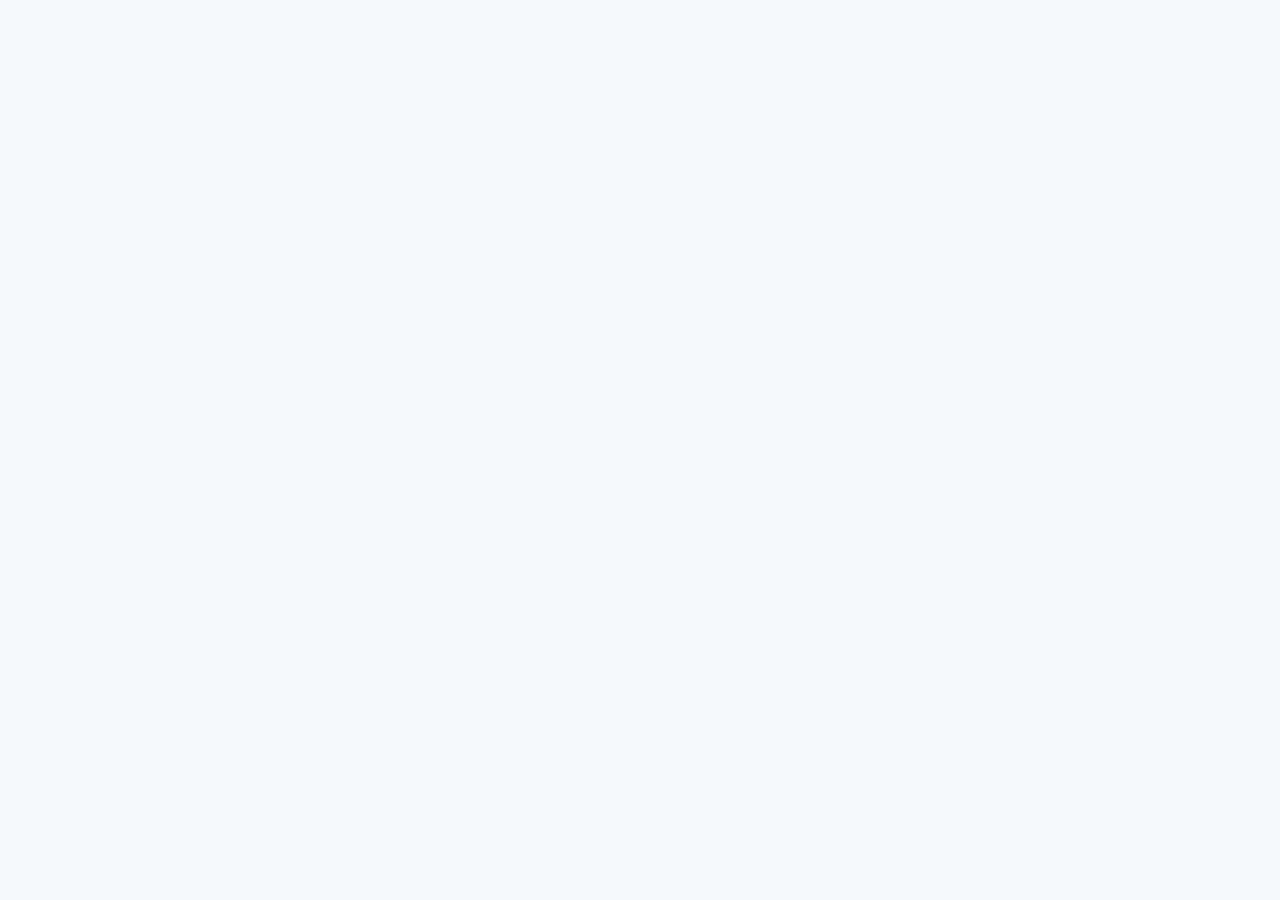
==== commit 49ef06ef: "Entrega 3 - Migración completa a Angular 19 Entrega 3 - Migración completa a Angular 19" ====
--- a/index.html
+++ b/index.html
@@ -1,265 +1,19 @@
-<!DOCTYPE html>
-<html lang="es">
+<!doctype html>
+<html lang="es" data-beasties-container>
 <head>
-  <meta charset="UTF-8">
+  <meta charset="utf-8">
+  <title>Conexión Digital | Periódico académico de demostración</title>
+  <base href="/conexion-digital1/">
   <meta name="viewport" content="width=device-width, initial-scale=1">
-  <title>Conexi&oacute;n Digital | Peri&oacute;dico acad&eacute;mico de demostraci&oacute;n</title>
-  <meta name="description" content="Portada de Conexi&oacute;n Digital: noticias de tecnolog&iacute;a, empresas, comercio, deportes y ciencia.">
+  <meta name="description" content="Conexión Digital: prototipo académico con Angular.">
   <link rel="icon" href="assets/images/favicon.svg" type="image/svg+xml">
   <link rel="preconnect" href="https://fonts.googleapis.com">
   <link rel="preconnect" href="https://fonts.gstatic.com" crossorigin>
-  <link href="https://fonts.googleapis.com/css2?family=Manrope:wght@400;500;600;700;800&family=Source+Serif+4:opsz,wght@8..60,500;8..60,600;8..60,700&display=swap" rel="stylesheet">
+  <style>@font-face{font-family:'Manrope';font-style:normal;font-weight:400;font-display:swap;src:url(https://fonts.gstatic.com/s/manrope/v20/xn7gYHE41ni1AdIRggqxSuXd.woff2) format('woff2');unicode-range:U+0460-052F, U+1C80-1C8A, U+20B4, U+2DE0-2DFF, U+A640-A69F, U+FE2E-FE2F;}@font-face{font-family:'Manrope';font-style:normal;font-weight:400;font-display:swap;src:url(https://fonts.gstatic.com/s/manrope/v20/xn7gYHE41ni1AdIRggOxSuXd.woff2) format('woff2');unicode-range:U+0301, U+0400-045F, U+0490-0491, U+04B0-04B1, U+2116;}@font-face{font-family:'Manrope';font-style:normal;font-weight:400;font-display:swap;src:url(https://fonts.gstatic.com/s/manrope/v20/xn7gYHE41ni1AdIRggSxSuXd.woff2) format('woff2');unicode-range:U+0370-0377, U+037A-037F, U+0384-038A, U+038C, U+038E-03A1, U+03A3-03FF;}@font-face{font-family:'Manrope';font-style:normal;font-weight:400;font-display:swap;src:url(https://fonts.gstatic.com/s/manrope/v20/xn7gYHE41ni1AdIRggixSuXd.woff2) format('woff2');unicode-range:U+0102-0103, U+0110-0111, U+0128-0129, U+0168-0169, U+01A0-01A1, U+01AF-01B0, U+0300-0301, U+0303-0304, U+0308-0309, U+0323, U+0329, U+1EA0-1EF9, U+20AB;}@font-face{font-family:'Manrope';font-style:normal;font-weight:400;font-display:swap;src:url(https://fonts.gstatic.com/s/manrope/v20/xn7gYHE41ni1AdIRggmxSuXd.woff2) format('woff2');unicode-range:U+0100-02BA, U+02BD-02C5, U+02C7-02CC, U+02CE-02D7, U+02DD-02FF, U+0304, U+0308, U+0329, U+1D00-1DBF, U+1E00-1E9F, U+1EF2-1EFF, U+2020, U+20A0-20AB, U+20AD-20C4, U+2113, U+2C60-2C7F, U+A720-A7FF;}@font-face{font-family:'Manrope';font-style:normal;font-weight:400;font-display:swap;src:url(https://fonts.gstatic.com/s/manrope/v20/xn7gYHE41ni1AdIRggexSg.woff2) format('woff2');unicode-range:U+0000-00FF, U+0131, U+0152-0153, U+02BB-02BC, U+02C6, U+02DA, U+02DC, U+0304, U+0308, U+0329, U+2000-206F, U+20AC, U+2122, U+2191, U+2193, U+2212, U+2215, U+FEFF, U+FFFD;}@font-face{font-family:'Manrope';font-style:normal;font-weight:500;font-display:swap;src:url(https://fonts.gstatic.com/s/manrope/v20/xn7gYHE41ni1AdIRggqxSuXd.woff2) format('woff2');unicode-range:U+0460-052F, U+1C80-1C8A, U+20B4, U+2DE0-2DFF, U+A640-A69F, U+FE2E-FE2F;}@font-face{font-family:'Manrope';font-style:normal;font-weight:500;font-display:swap;src:url(https://fonts.gstatic.com/s/manrope/v20/xn7gYHE41ni1AdIRggOxSuXd.woff2) format('woff2');unicode-range:U+0301, U+0400-045F, U+0490-0491, U+04B0-04B1, U+2116;}@font-face{font-family:'Manrope';font-style:normal;font-weight:500;font-display:swap;src:url(https://fonts.gstatic.com/s/manrope/v20/xn7gYHE41ni1AdIRggSxSuXd.woff2) format('woff2');unicode-range:U+0370-0377, U+037A-037F, U+0384-038A, U+038C, U+038E-03A1, U+03A3-03FF;}@font-face{font-family:'Manrope';font-style:normal;font-weight:500;font-display:swap;src:url(https://fonts.gstatic.com/s/manrope/v20/xn7gYHE41ni1AdIRggixSuXd.woff2) format('woff2');unicode-range:U+0102-0103, U+0110-0111, U+0128-0129, U+0168-0169, U+01A0-01A1, U+01AF-01B0, U+0300-0301, U+0303-0304, U+0308-0309, U+0323, U+0329, U+1EA0-1EF9, U+20AB;}@font-face{font-family:'Manrope';font-style:normal;font-weight:500;font-display:swap;src:url(https://fonts.gstatic.com/s/manrope/v20/xn7gYHE41ni1AdIRggmxSuXd.woff2) format('woff2');unicode-range:U+0100-02BA, U+02BD-02C5, U+02C7-02CC, U+02CE-02D7, U+02DD-02FF, U+0304, U+0308, U+0329, U+1D00-1DBF, U+1E00-1E9F, U+1EF2-1EFF, U+2020, U+20A0-20AB, U+20AD-20C4, U+2113, U+2C60-2C7F, U+A720-A7FF;}@font-face{font-family:'Manrope';font-style:normal;font-weight:500;font-display:swap;src:url(https://fonts.gstatic.com/s/manrope/v20/xn7gYHE41ni1AdIRggexSg.woff2) format('woff2');unicode-range:U+0000-00FF, U+0131, U+0152-0153, U+02BB-02BC, U+02C6, U+02DA, U+02DC, U+0304, U+0308, U+0329, U+2000-206F, U+20AC, U+2122, U+2191, U+2193, U+2212, U+2215, U+FEFF, U+FFFD;}@font-face{font-family:'Manrope';font-style:normal;font-weight:600;font-display:swap;src:url(https://fonts.gstatic.com/s/manrope/v20/xn7gYHE41ni1AdIRggqxSuXd.woff2) format('woff2');unicode-range:U+0460-052F, U+1C80-1C8A, U+20B4, U+2DE0-2DFF, U+A640-A69F, U+FE2E-FE2F;}@font-face{font-family:'Manrope';font-style:normal;font-weight:600;font-display:swap;src:url(https://fonts.gstatic.com/s/manrope/v20/xn7gYHE41ni1AdIRggOxSuXd.woff2) format('woff2');unicode-range:U+0301, U+0400-045F, U+0490-0491, U+04B0-04B1, U+2116;}@font-face{font-family:'Manrope';font-style:normal;font-weight:600;font-display:swap;src:url(https://fonts.gstatic.com/s/manrope/v20/xn7gYHE41ni1AdIRggSxSuXd.woff2) format('woff2');unicode-range:U+0370-0377, U+037A-037F, U+0384-038A, U+038C, U+038E-03A1, U+03A3-03FF;}@font-face{font-family:'Manrope';font-style:normal;font-weight:600;font-display:swap;src:url(https://fonts.gstatic.com/s/manrope/v20/xn7gYHE41ni1AdIRggixSuXd.woff2) format('woff2');unicode-range:U+0102-0103, U+0110-0111, U+0128-0129, U+0168-0169, U+01A0-01A1, U+01AF-01B0, U+0300-0301, U+0303-0304, U+0308-0309, U+0323, U+0329, U+1EA0-1EF9, U+20AB;}@font-face{font-family:'Manrope';font-style:normal;font-weight:600;font-display:swap;src:url(https://fonts.gstatic.com/s/manrope/v20/xn7gYHE41ni1AdIRggmxSuXd.woff2) format('woff2');unicode-range:U+0100-02BA, U+02BD-02C5, U+02C7-02CC, U+02CE-02D7, U+02DD-02FF, U+0304, U+0308, U+0329, U+1D00-1DBF, U+1E00-1E9F, U+1EF2-1EFF, U+2020, U+20A0-20AB, U+20AD-20C4, U+2113, U+2C60-2C7F, U+A720-A7FF;}@font-face{font-family:'Manrope';font-style:normal;font-weight:600;font-display:swap;src:url(https://fonts.gstatic.com/s/manrope/v20/xn7gYHE41ni1AdIRggexSg.woff2) format('woff2');unicode-range:U+0000-00FF, U+0131, U+0152-0153, U+02BB-02BC, U+02C6, U+02DA, U+02DC, U+0304, U+0308, U+0329, U+2000-206F, U+20AC, U+2122, U+2191, U+2193, U+2212, U+2215, U+FEFF, U+FFFD;}@font-face{font-family:'Manrope';font-style:normal;font-weight:700;font-display:swap;src:url(https://fonts.gstatic.com/s/manrope/v20/xn7gYHE41ni1AdIRggqxSuXd.woff2) format('woff2');unicode-range:U+0460-052F, U+1C80-1C8A, U+20B4, U+2DE0-2DFF, U+A640-A69F, U+FE2E-FE2F;}@font-face{font-family:'Manrope';font-style:normal;font-weight:700;font-display:swap;src:url(https://fonts.gstatic.com/s/manrope/v20/xn7gYHE41ni1AdIRggOxSuXd.woff2) format('woff2');unicode-range:U+0301, U+0400-045F, U+0490-0491, U+04B0-04B1, U+2116;}@font-face{font-family:'Manrope';font-style:normal;font-weight:700;font-display:swap;src:url(https://fonts.gstatic.com/s/manrope/v20/xn7gYHE41ni1AdIRggSxSuXd.woff2) format('woff2');unicode-range:U+0370-0377, U+037A-037F, U+0384-038A, U+038C, U+038E-03A1, U+03A3-03FF;}@font-face{font-family:'Manrope';font-style:normal;font-weight:700;font-display:swap;src:url(https://fonts.gstatic.com/s/manrope/v20/xn7gYHE41ni1AdIRggixSuXd.woff2) format('woff2');unicode-range:U+0102-0103, U+0110-0111, U+0128-0129, U+0168-0169, U+01A0-01A1, U+01AF-01B0, U+0300-0301, U+0303-0304, U+0308-0309, U+0323, U+0329, U+1EA0-1EF9, U+20AB;}@font-face{font-family:'Manrope';font-style:normal;font-weight:700;font-display:swap;src:url(https://fonts.gstatic.com/s/manrope/v20/xn7gYHE41ni1AdIRggmxSuXd.woff2) format('woff2');unicode-range:U+0100-02BA, U+02BD-02C5, U+02C7-02CC, U+02CE-02D7, U+02DD-02FF, U+0304, U+0308, U+0329, U+1D00-1DBF, U+1E00-1E9F, U+1EF2-1EFF, U+2020, U+20A0-20AB, U+20AD-20C4, U+2113, U+2C60-2C7F, U+A720-A7FF;}@font-face{font-family:'Manrope';font-style:normal;font-weight:700;font-display:swap;src:url(https://fonts.gstatic.com/s/manrope/v20/xn7gYHE41ni1AdIRggexSg.woff2) format('woff2');unicode-range:U+0000-00FF, U+0131, U+0152-0153, U+02BB-02BC, U+02C6, U+02DA, U+02DC, U+0304, U+0308, U+0329, U+2000-206F, U+20AC, U+2122, U+2191, U+2193, U+2212, U+2215, U+FEFF, U+FFFD;}@font-face{font-family:'Manrope';font-style:normal;font-weight:800;font-display:swap;src:url(https://fonts.gstatic.com/s/manrope/v20/xn7gYHE41ni1AdIRggqxSuXd.woff2) format('woff2');unicode-range:U+0460-052F, U+1C80-1C8A, U+20B4, U+2DE0-2DFF, U+A640-A69F, U+FE2E-FE2F;}@font-face{font-family:'Manrope';font-style:normal;font-weight:800;font-display:swap;src:url(https://fonts.gstatic.com/s/manrope/v20/xn7gYHE41ni1AdIRggOxSuXd.woff2) format('woff2');unicode-range:U+0301, U+0400-045F, U+0490-0491, U+04B0-04B1, U+2116;}@font-face{font-family:'Manrope';font-style:normal;font-weight:800;font-display:swap;src:url(https://fonts.gstatic.com/s/manrope/v20/xn7gYHE41ni1AdIRggSxSuXd.woff2) format('woff2');unicode-range:U+0370-0377, U+037A-037F, U+0384-038A, U+038C, U+038E-03A1, U+03A3-03FF;}@font-face{font-family:'Manrope';font-style:normal;font-weight:800;font-display:swap;src:url(https://fonts.gstatic.com/s/manrope/v20/xn7gYHE41ni1AdIRggixSuXd.woff2) format('woff2');unicode-range:U+0102-0103, U+0110-0111, U+0128-0129, U+0168-0169, U+01A0-01A1, U+01AF-01B0, U+0300-0301, U+0303-0304, U+0308-0309, U+0323, U+0329, U+1EA0-1EF9, U+20AB;}@font-face{font-family:'Manrope';font-style:normal;font-weight:800;font-display:swap;src:url(https://fonts.gstatic.com/s/manrope/v20/xn7gYHE41ni1AdIRggmxSuXd.woff2) format('woff2');unicode-range:U+0100-02BA, U+02BD-02C5, U+02C7-02CC, U+02CE-02D7, U+02DD-02FF, U+0304, U+0308, U+0329, U+1D00-1DBF, U+1E00-1E9F, U+1EF2-1EFF, U+2020, U+20A0-20AB, U+20AD-20C4, U+2113, U+2C60-2C7F, U+A720-A7FF;}@font-face{font-family:'Manrope';font-style:normal;font-weight:800;font-display:swap;src:url(https://fonts.gstatic.com/s/manrope/v20/xn7gYHE41ni1AdIRggexSg.woff2) format('woff2');unicode-range:U+0000-00FF, U+0131, U+0152-0153, U+02BB-02BC, U+02C6, U+02DA, U+02DC, U+0304, U+0308, U+0329, U+2000-206F, U+20AC, U+2122, U+2191, U+2193, U+2212, U+2215, U+FEFF, U+FFFD;}@font-face{font-family:'Source Serif 4';font-style:normal;font-weight:500;font-display:swap;src:url(https://fonts.gstatic.com/s/sourceserif4/v15/vEFI2_tTDB4M7-auWDN0ahZJW1gW8tenXg.woff2) format('woff2');unicode-range:U+0460-052F, U+1C80-1C8A, U+20B4, U+2DE0-2DFF, U+A640-A69F, U+FE2E-FE2F;}@font-face{font-family:'Source Serif 4';font-style:normal;font-weight:500;font-display:swap;src:url(https://fonts.gstatic.com/s/sourceserif4/v15/vEFI2_tTDB4M7-auWDN0ahZJW1gf8tenXg.woff2) format('woff2');unicode-range:U+0301, U+0400-045F, U+0490-0491, U+04B0-04B1, U+2116;}@font-face{font-family:'Source Serif 4';font-style:normal;font-weight:500;font-display:swap;src:url(https://fonts.gstatic.com/s/sourceserif4/v15/vEFI2_tTDB4M7-auWDN0ahZJW1gY8tenXg.woff2) format('woff2');unicode-range:U+0370-0377, U+037A-037F, U+0384-038A, U+038C, U+038E-03A1, U+03A3-03FF;}@font-face{font-family:'Source Serif 4';font-style:normal;font-weight:500;font-display:swap;src:url(https://fonts.gstatic.com/s/sourceserif4/v15/vEFI2_tTDB4M7-auWDN0ahZJW1gU8tenXg.woff2) format('woff2');unicode-range:U+0102-0103, U+0110-0111, U+0128-0129, U+0168-0169, U+01A0-01A1, U+01AF-01B0, U+0300-0301, U+0303-0304, U+0308-0309, U+0323, U+0329, U+1EA0-1EF9, U+20AB;}@font-face{font-family:'Source Serif 4';font-style:normal;font-weight:500;font-display:swap;src:url(https://fonts.gstatic.com/s/sourceserif4/v15/vEFI2_tTDB4M7-auWDN0ahZJW1gV8tenXg.woff2) format('woff2');unicode-range:U+0100-02BA, U+02BD-02C5, U+02C7-02CC, U+02CE-02D7, U+02DD-02FF, U+0304, U+0308, U+0329, U+1D00-1DBF, U+1E00-1E9F, U+1EF2-1EFF, U+2020, U+20A0-20AB, U+20AD-20C4, U+2113, U+2C60-2C7F, U+A720-A7FF;}@font-face{font-family:'Source Serif 4';font-style:normal;font-weight:500;font-display:swap;src:url(https://fonts.gstatic.com/s/sourceserif4/v15/vEFI2_tTDB4M7-auWDN0ahZJW1gb8tc.woff2) format('woff2');unicode-range:U+0000-00FF, U+0131, U+0152-0153, U+02BB-02BC, U+02C6, U+02DA, U+02DC, U+0304, U+0308, U+0329, U+2000-206F, U+20AC, U+2122, U+2191, U+2193, U+2212, U+2215, U+FEFF, U+FFFD;}@font-face{font-family:'Source Serif 4';font-style:normal;font-weight:600;font-display:swap;src:url(https://fonts.gstatic.com/s/sourceserif4/v15/vEFI2_tTDB4M7-auWDN0ahZJW1gW8tenXg.woff2) format('woff2');unicode-range:U+0460-052F, U+1C80-1C8A, U+20B4, U+2DE0-2DFF, U+A640-A69F, U+FE2E-FE2F;}@font-face{font-family:'Source Serif 4';font-style:normal;font-weight:600;font-display:swap;src:url(https://fonts.gstatic.com/s/sourceserif4/v15/vEFI2_tTDB4M7-auWDN0ahZJW1gf8tenXg.woff2) format('woff2');unicode-range:U+0301, U+0400-045F, U+0490-0491, U+04B0-04B1, U+2116;}@font-face{font-family:'Source Serif 4';font-style:normal;font-weight:600;font-display:swap;src:url(https://fonts.gstatic.com/s/sourceserif4/v15/vEFI2_tTDB4M7-auWDN0ahZJW1gY8tenXg.woff2) format('woff2');unicode-range:U+0370-0377, U+037A-037F, U+0384-038A, U+038C, U+038E-03A1, U+03A3-03FF;}@font-face{font-family:'Source Serif 4';font-style:normal;font-weight:600;font-display:swap;src:url(https://fonts.gstatic.com/s/sourceserif4/v15/vEFI2_tTDB4M7-auWDN0ahZJW1gU8tenXg.woff2) format('woff2');unicode-range:U+0102-0103, U+0110-0111, U+0128-0129, U+0168-0169, U+01A0-01A1, U+01AF-01B0, U+0300-0301, U+0303-0304, U+0308-0309, U+0323, U+0329, U+1EA0-1EF9, U+20AB;}@font-face{font-family:'Source Serif 4';font-style:normal;font-weight:600;font-display:swap;src:url(https://fonts.gstatic.com/s/sourceserif4/v15/vEFI2_tTDB4M7-auWDN0ahZJW1gV8tenXg.woff2) format('woff2');unicode-range:U+0100-02BA, U+02BD-02C5, U+02C7-02CC, U+02CE-02D7, U+02DD-02FF, U+0304, U+0308, U+0329, U+1D00-1DBF, U+1E00-1E9F, U+1EF2-1EFF, U+2020, U+20A0-20AB, U+20AD-20C4, U+2113, U+2C60-2C7F, U+A720-A7FF;}@font-face{font-family:'Source Serif 4';font-style:normal;font-weight:600;font-display:swap;src:url(https://fonts.gstatic.com/s/sourceserif4/v15/vEFI2_tTDB4M7-auWDN0ahZJW1gb8tc.woff2) format('woff2');unicode-range:U+0000-00FF, U+0131, U+0152-0153, U+02BB-02BC, U+02C6, U+02DA, U+02DC, U+0304, U+0308, U+0329, U+2000-206F, U+20AC, U+2122, U+2191, U+2193, U+2212, U+2215, U+FEFF, U+FFFD;}@font-face{font-family:'Source Serif 4';font-style:normal;font-weight:700;font-display:swap;src:url(https://fonts.gstatic.com/s/sourceserif4/v15/vEFI2_tTDB4M7-auWDN0ahZJW1gW8tenXg.woff2) format('woff2');unicode-range:U+0460-052F, U+1C80-1C8A, U+20B4, U+2DE0-2DFF, U+A640-A69F, U+FE2E-FE2F;}@font-face{font-family:'Source Serif 4';font-style:normal;font-weight:700;font-display:swap;src:url(https://fonts.gstatic.com/s/sourceserif4/v15/vEFI2_tTDB4M7-auWDN0ahZJW1gf8tenXg.woff2) format('woff2');unicode-range:U+0301, U+0400-045F, U+0490-0491, U+04B0-04B1, U+2116;}@font-face{font-family:'Source Serif 4';font-style:normal;font-weight:700;font-display:swap;src:url(https://fonts.gstatic.com/s/sourceserif4/v15/vEFI2_tTDB4M7-auWDN0ahZJW1gY8tenXg.woff2) format('woff2');unicode-range:U+0370-0377, U+037A-037F, U+0384-038A, U+038C, U+038E-03A1, U+03A3-03FF;}@font-face{font-family:'Source Serif 4';font-style:normal;font-weight:700;font-display:swap;src:url(https://fonts.gstatic.com/s/sourceserif4/v15/vEFI2_tTDB4M7-auWDN0ahZJW1gU8tenXg.woff2) format('woff2');unicode-range:U+0102-0103, U+0110-0111, U+0128-0129, U+0168-0169, U+01A0-01A1, U+01AF-01B0, U+0300-0301, U+0303-0304, U+0308-0309, U+0323, U+0329, U+1EA0-1EF9, U+20AB;}@font-face{font-family:'Source Serif 4';font-style:normal;font-weight:700;font-display:swap;src:url(https://fonts.gstatic.com/s/sourceserif4/v15/vEFI2_tTDB4M7-auWDN0ahZJW1gV8tenXg.woff2) format('woff2');unicode-range:U+0100-02BA, U+02BD-02C5, U+02C7-02CC, U+02CE-02D7, U+02DD-02FF, U+0304, U+0308, U+0329, U+1D00-1DBF, U+1E00-1E9F, U+1EF2-1EFF, U+2020, U+20A0-20AB, U+20AD-20C4, U+2113, U+2C60-2C7F, U+A720-A7FF;}@font-face{font-family:'Source Serif 4';font-style:normal;font-weight:700;font-display:swap;src:url(https://fonts.gstatic.com/s/sourceserif4/v15/vEFI2_tTDB4M7-auWDN0ahZJW1gb8tc.woff2) format('woff2');unicode-range:U+0000-00FF, U+0131, U+0152-0153, U+02BB-02BC, U+02C6, U+02DA, U+02DC, U+0304, U+0308, U+0329, U+2000-206F, U+20AC, U+2122, U+2191, U+2193, U+2212, U+2215, U+FEFF, U+FFFD;}</style>
   <link href="https://cdn.jsdelivr.net/npm/bootstrap@5.3.3/dist/css/bootstrap.min.css" rel="stylesheet">
   <link href="https://cdn.jsdelivr.net/npm/bootstrap-icons@1.11.3/font/bootstrap-icons.min.css" rel="stylesheet">
-  <link rel="stylesheet" href="css/styles.css">
-</head>
-<body data-page="inicio" class="home-page">
-  <a class="skip-link" href="#contenido">Saltar al contenido</a>
-
-  <div class="ticker-bar" aria-label="&Uacute;ltima hora">
-    <div class="container-app ticker-inner">
-      <span class="ticker-label">&Uacute;ltima hora</span>
-      <div class="ticker-track" data-ticker></div>
-      <div class="ticker-meta">
-        <span data-today></span>
-        <span>Bogot&aacute; &middot; 24&deg;C</span>
-      </div>
-    </div>
-  </div>
-
-  <header class="site-header home-header">
-    <div class="container-app header-main">
-      <a class="brand brand-home" href="index.html">
-        <span class="brand-mark" aria-hidden="true">
-          <svg width="22" height="22" viewBox="0 0 64 64" fill="none"><circle cx="18" cy="32" r="5" fill="#2B74FF"/><circle cx="32" cy="20" r="4" fill="#fff"/><circle cx="46" cy="32" r="5" fill="#D97706"/><path d="M18 32 L32 20 L46 32 L32 46 Z" stroke="#fff" stroke-width="3"/></svg>
-        </span>
-        <span class="brand-text">
-          <strong>Conexi&oacute;n Digital</strong>
-          <span>Periodismo de ideas</span>
-        </span>
-      </a>
-      <form class="header-search" action="noticias.html" method="get" role="search" data-header-search>
-        <label class="visually-hidden" for="q-header">Buscar noticias</label>
-        <input id="q-header" type="search" name="q" placeholder="Buscar noticias...">
-        <button type="submit" aria-label="Buscar"><i class="bi bi-search"></i></button>
-      </form>
-      <div class="header-utils">
-        <button class="icon-btn d-md-none" type="button" data-search-toggle aria-label="Abrir buscador"><i class="bi bi-search"></i></button>
-        <a class="util-link" href="#boletin"><i class="bi bi-envelope" aria-hidden="true"></i><span>Bolet&iacute;n</span></a>
-        <button class="util-link" type="button" data-login-demo><i class="bi bi-person" aria-hidden="true"></i><span>Iniciar sesi&oacute;n</span></button>
-        <a class="header-fav" href="favoritos.html" aria-label="Ir a favoritos">
-          <i class="bi bi-bookmark-heart" aria-hidden="true"></i>
-          <span class="fav-count" data-fav-count>0</span>
-        </a>
-        <button class="nav-toggle" type="button" data-nav-toggle aria-expanded="false" aria-controls="menu-principal">
-          <span class="visually-hidden">Abrir menu</span>
-          <i class="bi bi-list" aria-hidden="true"></i>
-        </button>
-      </div>
-    </div>
-    <nav class="site-nav home-nav" data-nav-panel id="menu-principal" aria-label="Principal">
-      <div class="container-app">
-        <ul class="nav-list">
-          <li><a href="index.html" data-nav="inicio">Inicio</a></li>
-          <li><a href="noticias.html" data-nav="noticias">Noticias</a></li>
-          <li><a href="noticias.html?categoria=tecnologia">Tecnolog&iacute;a</a></li>
-          <li><a href="noticias.html?categoria=empresas">Empresas</a></li>
-          <li><a href="noticias.html?categoria=comercio">Comercio</a></li>
-          <li><a href="noticias.html?categoria=deportes">Deportes</a></li>
-          <li><a href="noticias.html?categoria=ciencia">Ciencia</a></li>
-          <li><a href="favoritos.html" data-nav="favoritos">Favoritos</a></li>
-          <li><a href="contacto.html" data-nav="contacto">Contacto</a></li>
-          <li><a href="administrar.html" data-nav="administrar">Administrar</a></li>
-        </ul>
-      </div>
-    </nav>
-  </header>
-
-  <main id="contenido">
-    <section class="home-hero">
-      <div class="container-app hero-grid">
-        <div data-featured-main></div>
-        <div class="hero-side" data-featured-side></div>
-      </div>
-    </section>
-
-    <section class="section home-latest reveal">
-      <div class="container-app">
-        <div class="section-head">
-          <h2>&Uacute;ltimas noticias</h2>
-          <a class="link-more" href="noticias.html">Ver todas <i class="bi bi-arrow-right" aria-hidden="true"></i></a>
-        </div>
-        <div class="latest-grid">
-          <div data-latest-main></div>
-          <div class="latest-side" data-latest></div>
-        </div>
-      </div>
-    </section>
-
-    <section class="section">
-      <div class="container-app cat-rows">
-        <article class="cat-block reveal" data-cat-block="tecnologia">
-          <div class="section-head">
-            <h2>Tecnolog&iacute;a</h2>
-            <a class="link-more" href="noticias.html?categoria=tecnologia">Ver m&aacute;s</a>
-          </div>
-          <div class="cat-layout">
-            <div data-cat-feature="tecnologia"></div>
-            <div class="headline-list" data-cat-list="tecnologia"></div>
-          </div>
-        </article>
-        <article class="cat-block reveal" data-cat-block="empresas">
-          <div class="section-head">
-            <h2>Empresas</h2>
-            <a class="link-more" href="noticias.html?categoria=empresas">Ver m&aacute;s</a>
-          </div>
-          <div class="cat-layout">
-            <div data-cat-feature="empresas"></div>
-            <div class="headline-list" data-cat-list="empresas"></div>
-          </div>
-        </article>
-        <article class="cat-block reveal" data-cat-block="comercio">
-          <div class="section-head">
-            <h2>Comercio</h2>
-            <a class="link-more" href="noticias.html?categoria=comercio">Ver m&aacute;s</a>
-          </div>
-          <div class="cat-layout">
-            <div data-cat-feature="comercio"></div>
-            <div class="headline-list" data-cat-list="comercio"></div>
-          </div>
-        </article>
-        <article class="cat-block reveal" data-cat-block="deportes">
-          <div class="section-head">
-            <h2>Deportes</h2>
-            <a class="link-more" href="noticias.html?categoria=deportes">Ver m&aacute;s</a>
-          </div>
-          <div class="cat-layout">
-            <div data-cat-feature="deportes"></div>
-            <div class="headline-list" data-cat-list="deportes"></div>
-          </div>
-        </article>
-        <article class="cat-block reveal" data-cat-block="ciencia">
-          <div class="section-head">
-            <h2>Ciencia</h2>
-            <a class="link-more" href="noticias.html?categoria=ciencia">Ver m&aacute;s</a>
-          </div>
-          <div class="cat-layout">
-            <div data-cat-feature="ciencia"></div>
-            <div class="headline-list" data-cat-list="ciencia"></div>
-          </div>
-        </article>
-        <aside class="newsletter-card reveal" id="boletin">
-          <div class="newsletter-icon" aria-hidden="true"><i class="bi bi-envelope-paper"></i></div>
-          <h2>Recibe la edici&oacute;n de demostraci&oacute;n</h2>
-          <p>Un resumen semanal de las notas acad&eacute;micas. El env&iacute;o no sale de este navegador.</p>
-          <form data-newsletter novalidate>
-            <label class="visually-hidden" for="boletin-correo">Correo electr&oacute;nico</label>
-            <input id="boletin-correo" type="email" name="correo" autocomplete="email" required placeholder="tu.nombre@correo.com">
-            <button class="btn btn-accent" type="submit">Suscribirme</button>
-            <p hidden data-newsletter-msg></p>
-          </form>
-          <ul class="newsletter-perks">
-            <li><i class="bi bi-shield-check" aria-hidden="true"></i> Sin spam</li>
-            <li><i class="bi bi-gift" aria-hidden="true"></i> Gratis</li>
-            <li><i class="bi bi-inbox" aria-hidden="true"></i> En tu bandeja</li>
-          </ul>
-        </aside>
-      </div>
-    </section>
-
-    <section class="section opinion-section reveal">
-      <div class="container-app">
-        <div class="section-head">
-          <h2>Opini&oacute;n</h2>
-          <span class="kicker">Voces de la redacci&oacute;n de aula</span>
-        </div>
-        <div class="opinion-grid">
-          <article class="opinion-card">
-            <img src="https://images.unsplash.com/photo-1494790108377-be9c29b29330?auto=format&fit=crop&w=200&q=80" alt="Retrato ilustrativo de Laura Mendez">
-            <h3>Laura Mendez</h3>
-            <p class="opinion-role">Tecnolog&iacute;a y educaci&oacute;n</p>
-            <p>Como explicar el uso responsable de asistentes de codigo sin perder el criterio del estudiante.</p>
-          </article>
-          <article class="opinion-card">
-            <img src="https://images.unsplash.com/photo-1507003211169-0a1dd7228f2d?auto=format&fit=crop&w=200&q=80" alt="Retrato ilustrativo de Andres Rios">
-            <h3>Andres Rios</h3>
-            <p class="opinion-role">Ciencia y ciudad</p>
-            <p>Los tableros urbanos sirven para ensenar privacidad, no para vigilar a quien camina.</p>
-          </article>
-          <article class="opinion-card">
-            <img src="https://images.unsplash.com/photo-1438761681033-6461ffad8d80?auto=format&fit=crop&w=200&q=80" alt="Retrato ilustrativo de Camila Ortega">
-            <h3>Camila Ortega</h3>
-            <p class="opinion-role">Industria y energia</p>
-            <p>Un titular honesto distingue el prototipo de laboratorio del producto que llega a la calle.</p>
-          </article>
-          <article class="opinion-card">
-            <img src="https://images.unsplash.com/photo-1472099645785-5658abf4ff4e?auto=format&fit=crop&w=200&q=80" alt="Retrato ilustrativo de Diego Herrera">
-            <h3>Diego Herrera</h3>
-            <p class="opinion-role">Empresas</p>
-            <p>Antes del precio, un consejo deberia preguntar si las plataformas pueden convivir.</p>
-          </article>
-        </div>
-      </div>
-    </section>
-
-    <section class="aula-banner reveal">
-      <div class="container-app aula-inner">
-        <div>
-          <p class="kicker">Conexi&oacute;n Digital para el aula</p>
-          <h2>Un peri&oacute;dico-laboratorio para ensayar lectura digital</h2>
-          <p>Explora el listado, guarda favoritos y prueba el panel de administraci&oacute;n. Todo el contenido es de demostraci&oacute;n acad&eacute;mica.</p>
-          <a class="btn btn-primary" href="noticias.html">Explorar noticias</a>
-        </div>
-      </div>
-    </section>
-  </main>
-
-  <footer class="site-footer">
-    <div class="container-app footer-grid home-footer">
-      <div class="footer-brand">
-        <strong>Conexi&oacute;n Digital</strong>
-        <p>Medio de demostraci&oacute;n acad&eacute;mica sobre tecnolog&iacute;a, empresas, comercio, deportes y ciencia.</p>
-        <ul class="social-list">
-          <li><a href="https://x.com" target="_blank" rel="noopener noreferrer" aria-label="X"><i class="bi bi-twitter-x"></i></a></li>
-          <li><a href="https://www.facebook.com" target="_blank" rel="noopener noreferrer" aria-label="Facebook"><i class="bi bi-facebook"></i></a></li>
-          <li><a href="https://www.instagram.com" target="_blank" rel="noopener noreferrer" aria-label="Instagram"><i class="bi bi-instagram"></i></a></li>
-          <li><a href="https://www.youtube.com" target="_blank" rel="noopener noreferrer" aria-label="YouTube"><i class="bi bi-youtube"></i></a></li>
-          <li><a href="https://www.linkedin.com" target="_blank" rel="noopener noreferrer" aria-label="LinkedIn"><i class="bi bi-linkedin"></i></a></li>
-        </ul>
-      </div>
-      <div>
-        <h2>Secciones</h2>
-        <ul class="footer-list">
-          <li><a href="noticias.html?categoria=tecnologia">Tecnolog&iacute;a</a></li>
-          <li><a href="noticias.html?categoria=empresas">Empresas</a></li>
-          <li><a href="noticias.html?categoria=comercio">Comercio</a></li>
-          <li><a href="noticias.html?categoria=deportes">Deportes</a></li>
-          <li><a href="noticias.html?categoria=ciencia">Ciencia</a></li>
-        </ul>
-      </div>
-      <div>
-        <h2>Recursos</h2>
-        <ul class="footer-list">
-          <li><a href="noticias.html">Archivo de noticias</a></li>
-          <li><a href="favoritos.html">Favoritos</a></li>
-          <li><a href="contacto.html">Contacto</a></li>
-          <li><a href="administrar.html">Administrar</a></li>
-        </ul>
-      </div>
-      <div class="footer-edition">
-        <h2>Edici&oacute;n de hoy</h2>
-        <p>Portada acad&eacute;mica lista para revisar en clase y continuar el prototipo funcional.</p>
-        <a class="btn btn-accent" href="noticias.html">Ver edici&oacute;n completa</a>
-      </div>
-    </div>
-    <div class="container-app footer-copy footer-legal">
-      <p>&copy; 2026 Conexi&oacute;n Digital &middot; Prototipo Front End</p>
-      <p><a href="contacto.html">T&eacute;rminos</a> &middot; <a href="contacto.html">Privacidad</a> &middot; <a href="contacto.html">Accesibilidad</a></p>
-    </div>
-  </footer>
-
-  <script src="https://cdn.jsdelivr.net/npm/bootstrap@5.3.3/dist/js/bootstrap.bundle.min.js"></script>
-  <script src="js/noticias.js"></script>
-  <script src="js/main.js"></script>
-</body>
+<style>:root{--navy-950:#071221;--navy-900:#0b1c33;--navy-800:#122846;--blue-600:#155dfc;--blue-500:#2b74ff;--blue-100:#e8f0ff;--accent:#d97706;--accent-soft:#fff4e5;--paper:#f6f8fc;--white:#ffffff;--line:#d7e0ec;--ink:#122033;--ink-soft:#4a5b6e;--success:#0f7b5a;--success-soft:#e5f6f0;--danger:#b42318;--danger-soft:#fde8e6;--shadow:0 10px 30px rgba(11, 28, 51, .08);--radius:16px;--header-offset:7.5rem;--font-sans:"Manrope", "Segoe UI", sans-serif;--font-serif:"Source Serif 4", Georgia, serif}*,*:before,*:after{box-sizing:border-box}html{scroll-behavior:smooth}body{margin:0;font-family:var(--font-sans);color:var(--ink);background:var(--paper);line-height:1.6}app-root{display:block;min-height:100vh}</style><link rel="stylesheet" href="styles-22A6Q6RQ.css" media="print" onload="this.media='all'"><noscript><link rel="stylesheet" href="styles-22A6Q6RQ.css"></noscript></head>
+<body>
+  <app-root></app-root>
+<script src="polyfills-5CFQRCPP.js" type="module"></script><script src="main-52UV3FBP.js" type="module"></script></body>
 </html>
--- a/styles-22A6Q6RQ.css
+++ b/styles-22A6Q6RQ.css
@@ -0,0 +1 @@
+:root{--navy-950: #071221;--navy-900: #0b1c33;--navy-800: #122846;--blue-600: #155dfc;--blue-500: #2b74ff;--blue-100: #e8f0ff;--accent: #d97706;--accent-soft: #fff4e5;--paper: #f6f8fc;--white: #ffffff;--line: #d7e0ec;--ink: #122033;--ink-soft: #4a5b6e;--success: #0f7b5a;--success-soft: #e5f6f0;--danger: #b42318;--danger-soft: #fde8e6;--shadow: 0 10px 30px rgba(11, 28, 51, .08);--radius: 16px;--header-offset: 7.5rem;--font-sans: "Manrope", "Segoe UI", sans-serif;--font-serif: "Source Serif 4", Georgia, serif}*,*:before,*:after{box-sizing:border-box}html{scroll-behavior:smooth}body{margin:0;font-family:var(--font-sans);color:var(--ink);background:var(--paper);line-height:1.6}img{max-width:100%;display:block}a{color:inherit}a:focus-visible,button:focus-visible,input:focus-visible,select:focus-visible,textarea:focus-visible{outline:3px solid var(--blue-500);outline-offset:2px}.skip-link{position:absolute;left:1rem;top:-3rem;z-index:2000;background:var(--blue-600);color:var(--white);padding:.6rem 1rem;border-radius:8px}.skip-link:focus{top:1rem}.container-app{width:min(1180px,calc(100% - 2rem));margin-inline:auto}.site-header{position:sticky;top:0;z-index:1040;background:#f6f8fceb;backdrop-filter:blur(16px);border-bottom:1px solid var(--line)}.header-meta{background:var(--navy-900);color:#d5deea;font-size:.8rem}.header-meta .container-app{display:flex;justify-content:space-between;gap:1rem;padding:.45rem 0}.header-main,.site-nav .container-app{display:flex;align-items:center;gap:1rem}.header-main{position:relative;padding:.85rem 0;justify-content:space-between}.article-body p{margin-bottom:1rem}.article-body h2{margin:1.8rem 0 .8rem;font-size:1.45rem}.brand{display:flex;align-items:center;gap:.75rem;text-decoration:none;min-width:0}.brand-mark{width:42px;height:42px;border-radius:12px;background:var(--navy-900);display:grid;place-items:center;flex-shrink:0}.brand-text{display:flex;flex-direction:column;line-height:1.1}.brand-text strong{font-family:var(--font-serif);font-size:1.35rem;color:var(--navy-900)}.brand-text span{font-size:.72rem;letter-spacing:.16em;text-transform:uppercase;color:var(--blue-600);font-weight:700}.header-search{flex:1;max-width:420px;display:flex;background:var(--white);border:1px solid var(--line);border-radius:999px;overflow:hidden}.header-search input{border:0;width:100%;padding:.7rem 1rem;background:transparent;font:inherit}.header-search button,.icon-btn{border:0;background:transparent;color:var(--navy-900);padding:.65rem .9rem}.header-fav{position:relative;display:inline-flex;align-items:center;justify-content:center;width:44px;height:44px;border-radius:50%;border:1px solid var(--line);background:var(--white);text-decoration:none}.fav-count{position:absolute;top:-4px;right:-4px;min-width:1.15rem;height:1.15rem;padding:0 .3rem;border-radius:999px;background:var(--accent);color:var(--white);font-size:.7rem;font-weight:700;display:grid;place-items:center}.nav-toggle{display:none;border:1px solid var(--line);background:var(--white);border-radius:10px;width:44px;height:44px}.site-nav{border-top:1px solid var(--line)}.nav-list{display:flex;gap:.25rem;list-style:none;margin:0;padding:.35rem 0;flex-wrap:wrap}.nav-list a{display:inline-flex;padding:.55rem .85rem;text-decoration:none;font-weight:700;font-size:.92rem;color:var(--ink-soft);border-radius:999px}.nav-list a:hover,.nav-list a[aria-current=page]{background:var(--blue-100);color:var(--navy-900)}.page-hero,.section{padding:2.5rem 0}.kicker,.badge-cat,.demo-banner{display:inline-flex;align-items:center;gap:.4rem;font-size:.75rem;font-weight:800;letter-spacing:.08em;text-transform:uppercase}.demo-banner{display:flex;flex-wrap:wrap;width:100%;justify-content:center;white-space:normal;line-height:1.35;text-align:center;background:var(--accent-soft);color:#8a4b00;padding:.55rem 1rem;border-bottom:1px solid #f0d3a4}.badge-cat{background:var(--blue-100);color:var(--blue-600);padding:.3rem .65rem;border-radius:999px;text-decoration:none;white-space:nowrap}.badge-cat.is-ciencia{background:#eaf7f2;color:#0f7b5a}.badge-cat.is-deportes{background:var(--accent-soft);color:#9a5700}.badge-cat.is-comercio{background:#f3e8ff;color:#6d28d9}.badge-cat.is-empresas{background:#e7eef8;color:#1d4e89}.badge-cat.is-tecnologia{background:var(--blue-100);color:var(--blue-600)}h1,h2,h3,.article-title{font-family:var(--font-serif);line-height:1.2;letter-spacing:-.02em;color:var(--navy-900)}.lead{font-size:1.15rem;color:var(--ink-soft);max-width:42rem}.btn{display:inline-flex;align-items:center;justify-content:center;gap:.45rem;min-height:44px;padding:.7rem 1.15rem;border-radius:999px;border:1px solid transparent;font-weight:700;text-decoration:none;cursor:pointer;font-family:inherit}.btn-primary{background:var(--blue-600);color:var(--white)}.btn-primary:hover{background:#0d4ed8;color:var(--white)}.btn-accent{background:var(--accent);color:var(--white)}.btn-ghost,.btn-outline{background:var(--white);border-color:var(--line);color:var(--navy-900)}.btn-danger{background:var(--danger);color:var(--white)}.featured{display:grid;grid-template-columns:1.4fr .8fr;gap:1.25rem}.card,.panel{background:var(--white);border:1px solid var(--line);border-radius:var(--radius);box-shadow:var(--shadow);overflow:hidden}.card-media{aspect-ratio:16 / 10;overflow:hidden;background:var(--navy-800)}.card-media img,.featured-main img{width:100%;height:100%;object-fit:cover}.card-body,.panel{padding:1.15rem 1.2rem 1.3rem}.card-meta,.meta-row{display:flex;flex-wrap:wrap;gap:.65rem;align-items:center;color:var(--ink-soft);font-size:.88rem}.card-title{margin:.55rem 0;font-size:1.25rem}.card-title a,.featured-copy h2 a{text-decoration:none}.card-title a:hover,.featured-copy h2 a:hover{color:var(--blue-600)}.featured-main{position:relative;min-height:420px}.featured-main img{position:absolute;inset:0}.featured-copy{position:absolute;inset:auto 0 0;padding:1.5rem;background:linear-gradient(transparent,#071221eb);color:var(--white)}.featured-copy h2,.featured-copy p{color:var(--white);max-width:36rem;overflow-wrap:break-word}.stack{display:grid;gap:1rem}.news-grid,.related-grid,.category-grid{display:grid;grid-template-columns:repeat(3,1fr);gap:1.15rem}.news-grid.is-pair{grid-template-columns:repeat(2,1fr)}.news-grid .card,.archive-grid .card,.related-grid .card{display:flex;flex-direction:column;height:100%}.news-grid .card-body,.archive-grid .card-body,.related-grid .card-body{display:flex;flex-direction:column;flex:1}.news-grid .card-body .btn,.archive-grid .card-body .btn,.related-grid .card-body .btn,.news-grid .card-body .link-more{margin-top:auto}.section-head{display:flex;justify-content:space-between;align-items:end;gap:1rem;margin-bottom:1.25rem}.filters{display:flex;flex-wrap:wrap;gap:.5rem}.filter-chip{border:1px solid var(--line);background:var(--white);color:var(--ink);border-radius:999px;min-height:40px;padding:.4rem .9rem;font-weight:700}.filter-chip[aria-pressed=true],.filter-chip.is-active{background:var(--navy-900);color:var(--white);border-color:var(--navy-900)}.search-panel{display:grid;grid-template-columns:1fr auto;gap:.75rem;margin-bottom:1.25rem}.search-panel input,.form-field input,.form-field select,.form-field textarea{width:100%;border:1px solid var(--line);border-radius:12px;padding:.8rem .95rem;font:inherit;background:var(--white)}.about-grid,.contact-grid,.split-2{display:grid;grid-template-columns:1.1fr .9fr;gap:1.25rem}.newsletter{background:var(--navy-900);color:#dce6f3}.newsletter h2,.newsletter .lead{color:var(--white)}.site-footer{background:var(--navy-950);color:#c9d4e3;padding:3rem 0 1.5rem;margin-top:2rem}.footer-grid{display:grid;grid-template-columns:1.4fr repeat(3,1fr);gap:1.5rem}.site-footer a{color:#dce6f3;text-decoration:none}.site-footer a:hover{color:var(--white);text-decoration:underline}.footer-brand strong{display:block;font-family:var(--font-serif);font-size:1.4rem;color:var(--white)}.social-list,.footer-list{display:grid;gap:.45rem;padding:0;margin:.75rem 0 0;list-style:none}.social-list{grid-auto-flow:column;justify-content:start}.social-list a{width:42px;height:42px;display:grid;place-items:center;border:1px solid rgba(255,255,255,.15);border-radius:50%}.footer-copy{display:flex;flex-wrap:wrap;gap:.5rem 1.25rem;justify-content:space-between;align-items:center;border-top:1px solid rgba(255,255,255,.1);margin-top:2rem;padding-top:1rem;font-size:.88rem}.breadcrumb{display:flex;flex-wrap:wrap;gap:.4rem;list-style:none;padding:0;margin:0 0 1rem;font-size:.9rem}.breadcrumb a{color:var(--blue-600)}.article-layout{display:grid;grid-template-columns:minmax(0,760px);justify-content:center;gap:1.5rem}.article-hero img{width:100%;max-height:460px;object-fit:cover;border-radius:var(--radius)}.article-actions{display:flex;flex-wrap:wrap;gap:.6rem}.share-btn{min-width:44px}.empty-state,.feedback{text-align:center;padding:2.5rem 1.5rem}.feedback.is-success{background:var(--success-soft);color:var(--success);border:1px solid #b7e4d3;border-radius:var(--radius)}.feedback.is-error,.field-error{color:var(--danger)}.form-field{display:grid;gap:.4rem;margin-bottom:1rem}.form-field label{font-weight:700}.form-field small{color:var(--ink-soft)}.checkbox-field{display:flex;gap:.7rem;align-items:flex-start}.checkbox-field input{width:1.15rem;height:1.15rem;margin-top:.2rem}.input-invalid{border-color:var(--danger)!important;background:var(--danger-soft)}.table-wrap{overflow-x:auto}.admin-table{width:100%;min-width:980px;border-collapse:collapse;table-layout:fixed}.admin-table th,.admin-table td{padding:.85rem .75rem;border-bottom:1px solid var(--line);text-align:left;vertical-align:middle;white-space:nowrap}.admin-table th:nth-child(1),.admin-table td:nth-child(1){width:38%;white-space:normal}.admin-table th:nth-child(2),.admin-table td:nth-child(2){width:16%}.admin-table th:nth-child(3),.admin-table td:nth-child(3){width:14%}.admin-table th:nth-child(4),.admin-table td:nth-child(4){width:12%}.admin-table th:nth-child(5),.admin-table td:nth-child(5){width:12%}.admin-table th:nth-child(6),.admin-table td:nth-child(6){width:8%}.admin-table th{font-size:.78rem;letter-spacing:.06em;text-transform:uppercase;color:var(--ink-soft)}.toolbar{display:flex;flex-wrap:wrap;gap:.75rem;margin-bottom:1rem}.toolbar .search-panel{flex:1;margin:0}.modal-content{border-radius:18px}.modal-dialog{max-width:min(720px,calc(100vw - 1.25rem));margin:.75rem auto}.modal-body{max-height:min(70vh,560px);overflow:auto}.toast-stack{position:fixed;right:1rem;top:1rem;z-index:1080;display:grid;gap:.6rem}.toast-msg{display:flex;align-items:center;gap:.65rem;min-width:min(360px,92vw);background:var(--navy-900);color:var(--white);padding:.9rem 1rem;border-radius:12px;box-shadow:var(--shadow);animation:toast-in .28s ease}.toast-msg.is-success{background:#0f7b5a}.toast-msg.is-error{background:#b42318}.toast-close{margin-left:auto;border:0;background:transparent;color:inherit;font-size:1.3rem;line-height:1}@keyframes toast-in{0%{opacity:0;transform:translateY(12px)}to{opacity:1;transform:none}}@media(max-width:991px){.featured,.news-grid,.related-grid,.category-grid,.about-grid,.contact-grid,.split-2,.footer-grid{grid-template-columns:1fr 1fr}.featured-main{min-height:360px}}.card{transition:transform .28s ease,box-shadow .28s ease}.card:hover{transform:translateY(-4px);box-shadow:0 16px 36px #0b1c3324}.card-media img,.featured-main img,.story-row-media img{transition:transform .45s ease}.card:hover .card-media img,.featured-main:hover img,.story-row:hover .story-row-media img{transform:scale(1.05)}.home-page{background:#f4f6f8}.home-page .container-app{width:min(1200px,calc(100% - 2rem))}.ticker-bar{background:var(--navy-900);color:#dce6f3;overflow:hidden}.ticker-inner{display:grid;grid-template-columns:auto 1fr auto;align-items:center;gap:1rem;min-height:40px}.ticker-label{background:var(--accent);color:var(--white);font-size:.68rem;font-weight:800;letter-spacing:.08em;text-transform:uppercase;padding:.28rem .55rem;border-radius:4px;white-space:nowrap}.ticker-track{overflow:hidden;mask-image:linear-gradient(90deg,transparent,#000 8%,#000 92%,transparent)}.ticker-move{display:flex;gap:2rem;width:max-content;animation:ticker 32s linear infinite}.ticker-move a{color:#e8eef6;text-decoration:none;white-space:nowrap;font-size:.88rem}.ticker-move a:hover{color:var(--white)}.ticker-meta{display:flex;gap:.85rem;font-size:.78rem;white-space:nowrap}@keyframes ticker{0%{transform:translate(0)}to{transform:translate(-50%)}}.home-header{background:var(--white)}.home-header .header-main{padding:1rem 0}.brand-home .brand-text strong{font-size:1.7rem}.header-utils{display:flex;align-items:center;gap:.45rem}.util-link{display:inline-flex;align-items:center;gap:.35rem;min-height:44px;padding:.35rem .55rem;border:0;background:transparent;color:var(--ink);text-decoration:none;font-weight:700;font-size:.86rem;font-family:inherit}.util-link:hover{color:var(--blue-600)}.home-nav{background:var(--navy-900);border-top:0}.home-nav .nav-list{gap:0;padding:0}.home-nav .nav-list a{color:#d7e2ef;border-radius:0;padding:.85rem .9rem;position:relative}.home-nav .nav-list a:hover,.home-nav .nav-list a[aria-current=page]{background:transparent;color:var(--white)}.home-nav .nav-list a[aria-current=page]:after,.home-nav .nav-list a:hover:after{content:"";position:absolute;left:.7rem;right:.7rem;bottom:0;height:3px;background:var(--accent)}.home-hero{padding:1.6rem 0 .5rem}.hero-grid{display:grid;grid-template-columns:1.55fr .85fr;gap:1.25rem}.home-page .featured-main{min-height:520px;border-radius:18px}.home-page .featured-copy .badge-cat{background:var(--accent);color:var(--white)}.home-page .featured-copy h2{font-size:clamp(1.5rem,3vw,2.2rem);margin:.7rem 0}.home-page .featured-copy h2 a,.home-page .featured-copy .meta-row{color:#eef3f8}.ticker-track:hover .ticker-move{animation-play-state:paused}.hero-side,.latest-side,.headline-list{display:grid;gap:.85rem}.story-row{display:grid;grid-template-columns:108px 1fr;gap:.85rem;align-items:center;background:var(--white);border:1px solid var(--line);border-radius:14px;padding:.65rem;transition:transform .25s ease,box-shadow .25s ease}.story-row:hover{transform:translateY(-3px);box-shadow:var(--shadow)}.story-row-media{aspect-ratio:1;overflow:hidden;border-radius:10px;background:var(--navy-800)}.story-row-media img{width:100%;height:100%;object-fit:cover}.story-row h3{font-size:.98rem;margin:.25rem 0}.story-row h3 a{text-decoration:none}.story-row h3 a:hover{color:var(--blue-600)}.latest-grid,.cat-layout{display:grid;grid-template-columns:1.15fr .85fr;gap:1.15rem}.cat-rows{display:grid;grid-template-columns:1fr 1fr;gap:1.4rem 1.6rem}.cat-block,.newsletter-card,.opinion-card{background:var(--white);border:1px solid var(--line);border-radius:18px;padding:1.1rem 1.15rem 1.2rem}.headline-item{display:block;padding:.75rem 0;border-bottom:1px solid var(--line);text-decoration:none}.headline-item:last-child{border-bottom:0}.headline-item strong{display:block;font-family:var(--font-serif);color:var(--navy-900)}.headline-item:hover strong{color:var(--blue-600)}.headline-item time{color:var(--ink-soft);font-size:.82rem}.link-more{color:var(--blue-600);font-weight:800;text-decoration:none}.link-more:hover{color:var(--accent)}.newsletter-card{background:#eef3f8;text-align:center}.newsletter-icon{width:56px;height:56px;margin:.2rem auto .8rem;border-radius:50%;display:grid;place-items:center;background:var(--white);color:var(--blue-600);font-size:1.4rem}.newsletter-card form{display:grid;gap:.7rem}.newsletter-perks{display:flex;justify-content:center;flex-wrap:wrap;gap:.8rem;list-style:none;padding:0;margin:1rem 0 0;color:var(--ink-soft);font-size:.82rem}.opinion-grid{display:grid;grid-template-columns:repeat(4,1fr);gap:1rem}.opinion-card{text-align:center}.opinion-card img{width:84px;height:84px;object-fit:cover;border-radius:50%;margin:.2rem auto .8rem}.opinion-card h3{font-size:1.05rem;margin-bottom:.15rem}.opinion-role{color:var(--accent);font-weight:700;font-size:.82rem}.aula-banner{margin:.5rem 0 0;min-height:280px;background:linear-gradient(90deg,#071221d1,#07122159),url(https://images.unsplash.com/photo-1522202176988-66273c2fd55f?auto=format&fit=crop&w=1600&q=80) center/cover;color:var(--white)}.aula-inner{padding:3.5rem 0;max-width:640px}.aula-banner h2,.aula-banner .kicker,.aula-banner p{color:var(--white)}.footer-legal{display:flex;justify-content:space-between;gap:1rem;flex-wrap:wrap}.reveal{opacity:0;transform:translateY(18px);animation:rise .7s ease forwards}.reveal:nth-child(2){animation-delay:.08s}.reveal:nth-child(3){animation-delay:.16s}@keyframes rise{to{opacity:1;transform:none}}@media(prefers-reduced-motion:reduce){.ticker-move,.reveal,.card,.card-media img,.featured-main img,.story-row-media img{animation:none!important;transition:none!important;transform:none!important;opacity:1!important}}@media(max-width:767px){.header-search{display:none}.header-search.is-open{display:flex;position:absolute;left:1rem;right:1rem;top:calc(100% + .4rem)}.site-header{position:relative}.nav-toggle{display:inline-grid;place-items:center}.site-nav{display:none}.site-nav.is-open{display:block}.nav-list{flex-direction:column;padding-bottom:.8rem}.featured,.news-grid,.related-grid,.category-grid,.about-grid,.contact-grid,.split-2,.footer-grid,.search-panel{grid-template-columns:1fr}.featured-main{min-height:320px}.header-meta .container-app{flex-direction:column}.ticker-inner,.hero-grid,.latest-grid,.cat-layout,.cat-rows,.opinion-grid{grid-template-columns:1fr}.ticker-meta,.util-link{display:none}.header-fav,.nav-toggle,.icon-btn{width:40px;min-width:40px;height:40px;min-height:40px;padding:0;justify-content:center;flex-shrink:0}.archive-tools{display:grid;grid-template-columns:1fr}.brand-home .brand-text strong{font-size:1.05rem}.brand-text span{display:none}.header-main{gap:.5rem}.home-page .featured-main{min-height:420px}.home-page .featured-copy{padding:1.1rem}.home-page .featured-copy p{display:-webkit-box;-webkit-line-clamp:3;-webkit-box-orient:vertical;overflow:hidden}.home-nav .nav-list a[aria-current=page]:after,.home-nav .nav-list a:hover:after{display:none}.home-nav .nav-list a[aria-current=page],.home-nav .nav-list a:hover{background:#ffffff14}}.search-with-btn{border-radius:12px;max-width:520px}.search-with-btn .search-go{border-radius:0 12px 12px 0;min-height:44px}.nav-with-tag{display:flex;justify-content:space-between;align-items:center}.nav-tagline{margin:0;color:#9eb0c6;font-size:.78rem;white-space:nowrap}.archive-main{padding-top:1.4rem}.archive-search{display:grid;grid-template-columns:1fr auto;gap:.7rem;margin:1.1rem 0 1rem}.archive-search input{width:100%;border:1px solid var(--line);border-radius:12px;padding:.8rem .95rem;font:inherit}.archive-tools{display:flex;flex-wrap:wrap;align-items:end;gap:.85rem 1rem;margin:1rem 0 .6rem}@media(max-width:767px){.archive-tools{display:grid;grid-template-columns:1fr 1fr}.archive-tools [data-clear-filters]{grid-column:1 / -1}}@media(max-width:480px){.header-fav{display:none}}.tool-field{display:grid;gap:.3rem;font-size:.78rem;font-weight:700;color:var(--ink-soft)}.tool-field select{min-height:42px;border:1px solid var(--line);border-radius:10px;padding:.4rem .7rem;background:var(--white);font:inherit;color:var(--ink)}.results-line{color:var(--ink-soft);margin:.4rem 0 1rem}.archive-layout{display:grid;grid-template-columns:minmax(0,1fr) 300px;gap:1.4rem;align-items:start}.archive-grid{display:grid;grid-template-columns:1fr 1fr;gap:1.1rem;margin-top:1.1rem}.archive-card{position:relative}.archive-feature{display:grid;grid-template-columns:1.1fr 1fr}.archive-feature .card-media{aspect-ratio:16 / 11;min-height:100%}.save-pin{position:absolute;top:.75rem;right:.75rem;z-index:2;width:40px;height:40px;border:0;border-radius:50%;background:#ffffffeb;color:var(--navy-900);box-shadow:var(--shadow)}.save-pin[aria-pressed=true]{color:var(--accent)}.archive-cta{display:grid;place-content:center;text-align:center;padding:1.6rem 1.2rem;background:var(--blue-100);min-height:100%}.read-aside{background:var(--white);border:1px solid var(--line);border-radius:18px;padding:1.1rem 1.15rem 1.2rem;position:sticky;top:6.5rem}.read-aside h2{font-size:1.25rem;margin-bottom:.9rem;position:relative;padding-bottom:.45rem}.read-aside h2:after{content:"";position:absolute;left:0;bottom:0;width:46px;height:3px;background:var(--accent)}.read-list{display:grid;gap:.85rem}.read-item{display:grid;grid-template-columns:22px 64px 1fr;gap:.65rem;align-items:center;text-decoration:none}.read-item strong{display:block;font-size:.92rem;line-height:1.3;margin:.2rem 0}.read-num{font-weight:800;color:var(--accent)}.pagination-bar{display:flex;flex-wrap:wrap;gap:.45rem;justify-content:center;margin-top:1.5rem}.page-btn{min-width:42px;min-height:42px;border:1px solid var(--line);background:var(--white);border-radius:10px;font-weight:700}.page-btn.is-current,.page-btn:hover:not(:disabled){background:var(--navy-900);color:var(--white);border-color:var(--navy-900)}.page-btn:disabled{opacity:.45}.footer-edition form{display:grid;gap:.6rem}.footer-edition input{width:100%;border:0;border-radius:10px;padding:.7rem .8rem}@media(max-width:991px){.archive-layout,.archive-feature,.archive-grid,.nav-with-tag{grid-template-columns:1fr}.nav-tagline{display:none}.read-aside{position:static}}@media(max-width:767px){.archive-search{grid-template-columns:1fr}}.article-main{padding-top:1.3rem}.article-shell{display:grid;grid-template-columns:minmax(0,1fr) 300px;gap:1.6rem;align-items:start}.article-page .article-title{font-size:clamp(1.8rem,4vw,2.7rem);margin:.7rem 0 .8rem}.badge-solid{background:var(--accent)!important;color:#fff!important}.article-meta-bar{display:flex;justify-content:space-between;gap:1rem;flex-wrap:wrap;align-items:center;margin:1.1rem 0 1.2rem}.author-chip,.author-card{display:flex;gap:.8rem;align-items:center}.author-chip img,.author-card img{width:52px;height:52px;border-radius:50%;object-fit:cover}.author-chip p,.article-hero figcaption{margin:0;color:var(--ink-soft);font-size:.86rem}.article-mini-actions{display:flex;flex-wrap:wrap;gap:.4rem}.icon-action{border:1px solid var(--line);background:var(--white);border-radius:999px;min-height:40px;padding:.35rem .8rem;font-weight:700}.icon-action:hover,.icon-action[aria-pressed=true]{border-color:var(--navy-900);color:var(--navy-900)}.article-page .article-hero img{border-radius:16px;max-height:430px}.article-page .article-body{font-family:var(--font-serif);font-size:1.12rem;line-height:1.8}.drop-cap:first-letter{float:left;font-size:3.6rem;line-height:.8;padding:.15rem .45rem 0 0;color:var(--accent);font-weight:700}.article-quote{margin:1.4rem 0;padding:1.1rem 1.2rem 1.1rem 3.2rem;background:var(--blue-100);border-radius:14px;position:relative}.article-quote:before{content:"\201c";position:absolute;left:.85rem;top:.35rem;font-size:2.6rem;color:var(--navy-900);line-height:1}.article-quote cite{display:block;margin-top:.5rem;color:var(--ink-soft);font-size:.86rem}.notice-box{display:flex;gap:.7rem;align-items:flex-start;background:#e8f1ff;border-radius:12px;padding:.9rem 1rem;margin:1.3rem 0}.tag-row{display:flex;flex-wrap:wrap;gap:.45rem;margin-bottom:1.2rem}.author-card{align-items:flex-start;border:1px solid var(--line);border-radius:16px;padding:1rem;background:var(--white);margin-bottom:1.1rem}.article-actions-wide .btn{flex:1}.article-switch{display:grid;grid-template-columns:1fr 1fr;gap:1rem;margin-top:1.3rem}.article-switch a{display:block;text-decoration:none;border:1px solid var(--line);border-radius:14px;padding:.9rem 1rem;background:var(--white)}.article-switch .is-next{text-align:right}.article-switch span{display:block;color:var(--ink-soft);font-size:.8rem}.toc-box,.aside-newsletter{border-radius:16px;padding:1rem 1.1rem 1.15rem;margin-bottom:1rem}.toc-box{background:#f3f6fa}.toc-box ol{margin:.6rem 0 0;padding-left:1.1rem}.toc-box a{color:var(--navy-900);text-decoration:none}.toc-box a:hover{color:var(--blue-600)}.aside-newsletter{background:var(--navy-900);color:#dce6f3}.aside-newsletter h2,.aside-newsletter p{color:#fff}.aside-newsletter form{display:grid;gap:.55rem}.aside-newsletter input{border:0;border-radius:10px;padding:.7rem .8rem}.related-section{margin-top:2.4rem}.article-aside{position:sticky;top:6.4rem}@media print{.demo-banner,.site-header,.site-footer,.article-aside,.article-actions,.article-mini-actions,.related-section{display:none!important}.article-shell{grid-template-columns:1fr}}@media(max-width:991px){.article-shell,.article-switch,.article-actions-wide{grid-template-columns:1fr}.article-aside{position:static}.article-actions-wide{display:grid}}.nav-saved{display:inline-flex;align-items:center;gap:.35rem;background:var(--accent);color:#fff!important;font-weight:800;text-decoration:none;border-radius:999px;min-height:36px;padding:.3rem .8rem;white-space:nowrap}.saved-tools .archive-search{margin-top:0}.saved-view-row{display:flex;justify-content:space-between;align-items:end;gap:1rem;flex-wrap:wrap;margin:.8rem 0 1rem}.view-toggle{display:flex;gap:.35rem}.saved-list.is-lista{display:grid;gap:1rem}.saved-list.is-grid{display:grid;grid-template-columns:1fr 1fr;gap:1rem}.saved-card{display:grid;grid-template-columns:220px 1fr;gap:1rem;background:var(--white);border:1px solid var(--line);border-radius:18px;overflow:hidden;box-shadow:var(--shadow);transition:transform .25s ease,box-shadow .25s ease}.saved-card:hover{transform:translateY(-4px);box-shadow:0 16px 36px #0b1c331f}.saved-list.is-grid .saved-card{grid-template-columns:1fr}.saved-media{min-height:100%;overflow:hidden;background:var(--navy-800)}.saved-media img{width:100%;height:100%;object-fit:cover;min-height:180px;transition:transform .4s ease}.saved-card:hover .saved-media img{transform:scale(1.05)}.saved-copy{padding:1rem 1.1rem 1.1rem 0}.saved-list.is-grid .saved-copy{padding:0 1rem 1rem}.saved-copy .card-title{font-size:1.25rem}.saved-meta{display:flex;flex-wrap:wrap;align-items:center;gap:.5rem;color:var(--ink-soft);font-size:.88rem;margin-bottom:.8rem}.mini-avatar{width:28px;height:28px;border-radius:50%;object-fit:cover}.explore-list{list-style:none;padding:0;margin:.4rem 0 0}.explore-list a{display:flex;justify-content:space-between;align-items:center;padding:.65rem 0;border-bottom:1px solid var(--line);text-decoration:none;font-weight:700}.explore-list a:hover{color:var(--blue-600)}.saved-aside{display:grid;gap:1rem}@media(max-width:767px){.saved-card,.saved-list.is-grid{grid-template-columns:1fr}.saved-copy{padding:0 1rem 1rem}.nav-saved{margin:.6rem 0 .8rem}}.contact-hero{display:grid;grid-template-columns:1.1fr .9fr;gap:1.2rem;align-items:center;margin-bottom:1.4rem}.contact-visual{margin:0;border-radius:18px;overflow:hidden;min-height:180px}.contact-visual img{width:100%;height:220px;object-fit:cover}.channel-list{list-style:none;padding:0;margin:0 0 1rem;display:grid;gap:.85rem}.channel-list li{display:flex;gap:.7rem;align-items:flex-start}.channel-list i{color:var(--blue-600);font-size:1.15rem}.channel-list span{display:block;color:var(--ink-soft)}.faq-block{margin-top:2rem}.faq-block details{background:var(--white);border:1px solid var(--line);border-radius:12px;padding:.85rem 1rem;margin-bottom:.65rem}.faq-block summary{cursor:pointer;font-weight:800}@media(max-width:767px){.contact-hero{grid-template-columns:1fr}}.stat-grid{display:grid;grid-template-columns:repeat(4,1fr);gap:.85rem;margin-bottom:1rem}.stat-card{display:flex;gap:.7rem;align-items:center;background:var(--white);border:1px solid var(--line);border-radius:14px;padding:.9rem 1rem}.stat-card i{color:var(--blue-600);font-size:1.3rem}.stat-card strong{display:block;font-size:1.3rem}.stat-card span{color:var(--ink-soft);font-size:.82rem}.admin-filters{display:grid;grid-template-columns:1.4fr 1fr 1fr auto;gap:.7rem;margin:1rem 0}.admin-filters input,.admin-filters select{width:100%;min-height:44px;border:1px solid var(--line);border-radius:10px;padding:.55rem .75rem;background:var(--white)}.admin-toolbar{display:flex;justify-content:space-between;align-items:center;gap:1rem;margin-bottom:.7rem}.admin-news{display:grid;grid-template-columns:64px minmax(0,1fr);gap:.7rem;align-items:center;min-width:0}.admin-news img{width:64px;height:48px;object-fit:cover;border-radius:8px}.admin-news strong,.admin-news p{display:block;overflow:hidden;text-overflow:ellipsis;white-space:nowrap}.admin-news p{margin:.25rem 0 0;color:var(--ink-soft);font-size:.82rem}.status-dot{display:inline-flex;align-items:center;gap:.4rem;white-space:nowrap}.status-dot:before{content:"";display:inline-block;width:8px;height:8px;border-radius:50%;background:var(--success);flex-shrink:0}.admin-actions{display:flex;gap:.35rem;flex-wrap:nowrap}.admin-grid{display:grid;grid-template-columns:1fr 1fr;gap:1rem}.toast-undo{border:0;background:transparent;color:#dbeafe;font-weight:800;text-decoration:underline}.toast-msg.is-success .toast-undo{color:#d8fff0}@media(max-width:991px){.stat-grid,.admin-filters,.admin-grid{grid-template-columns:1fr 1fr}}@media(max-width:767px){.stat-grid,.admin-filters,.admin-grid{grid-template-columns:1fr}}@media(max-width:991px)and (min-width:768px){.hero-grid,.latest-grid,.cat-rows,.opinion-grid{grid-template-columns:1fr 1fr}.cat-layout{grid-template-columns:1fr}.home-page .featured-main{min-height:380px}}app-root{display:block;min-height:100vh}
--- a/styles-22A6Q6RQ.css
+++ b/styles-22A6Q6RQ.css
@@ -0,0 +1 @@
+:root{--navy-950: #071221;--navy-900: #0b1c33;--navy-800: #122846;--blue-600: #155dfc;--blue-500: #2b74ff;--blue-100: #e8f0ff;--accent: #d97706;--accent-soft: #fff4e5;--paper: #f6f8fc;--white: #ffffff;--line: #d7e0ec;--ink: #122033;--ink-soft: #4a5b6e;--success: #0f7b5a;--success-soft: #e5f6f0;--danger: #b42318;--danger-soft: #fde8e6;--shadow: 0 10px 30px rgba(11, 28, 51, .08);--radius: 16px;--header-offset: 7.5rem;--font-sans: "Manrope", "Segoe UI", sans-serif;--font-serif: "Source Serif 4", Georgia, serif}*,*:before,*:after{box-sizing:border-box}html{scroll-behavior:smooth}body{margin:0;font-family:var(--font-sans);color:var(--ink);background:var(--paper);line-height:1.6}img{max-width:100%;display:block}a{color:inherit}a:focus-visible,button:focus-visible,input:focus-visible,select:focus-visible,textarea:focus-visible{outline:3px solid var(--blue-500);outline-offset:2px}.skip-link{position:absolute;left:1rem;top:-3rem;z-index:2000;background:var(--blue-600);color:var(--white);padding:.6rem 1rem;border-radius:8px}.skip-link:focus{top:1rem}.container-app{width:min(1180px,calc(100% - 2rem));margin-inline:auto}.site-header{position:sticky;top:0;z-index:1040;background:#f6f8fceb;backdrop-filter:blur(16px);border-bottom:1px solid var(--line)}.header-meta{background:var(--navy-900);color:#d5deea;font-size:.8rem}.header-meta .container-app{display:flex;justify-content:space-between;gap:1rem;padding:.45rem 0}.header-main,.site-nav .container-app{display:flex;align-items:center;gap:1rem}.header-main{position:relative;padding:.85rem 0;justify-content:space-between}.article-body p{margin-bottom:1rem}.article-body h2{margin:1.8rem 0 .8rem;font-size:1.45rem}.brand{display:flex;align-items:center;gap:.75rem;text-decoration:none;min-width:0}.brand-mark{width:42px;height:42px;border-radius:12px;background:var(--navy-900);display:grid;place-items:center;flex-shrink:0}.brand-text{display:flex;flex-direction:column;line-height:1.1}.brand-text strong{font-family:var(--font-serif);font-size:1.35rem;color:var(--navy-900)}.brand-text span{font-size:.72rem;letter-spacing:.16em;text-transform:uppercase;color:var(--blue-600);font-weight:700}.header-search{flex:1;max-width:420px;display:flex;background:var(--white);border:1px solid var(--line);border-radius:999px;overflow:hidden}.header-search input{border:0;width:100%;padding:.7rem 1rem;background:transparent;font:inherit}.header-search button,.icon-btn{border:0;background:transparent;color:var(--navy-900);padding:.65rem .9rem}.header-fav{position:relative;display:inline-flex;align-items:center;justify-content:center;width:44px;height:44px;border-radius:50%;border:1px solid var(--line);background:var(--white);text-decoration:none}.fav-count{position:absolute;top:-4px;right:-4px;min-width:1.15rem;height:1.15rem;padding:0 .3rem;border-radius:999px;background:var(--accent);color:var(--white);font-size:.7rem;font-weight:700;display:grid;place-items:center}.nav-toggle{display:none;border:1px solid var(--line);background:var(--white);border-radius:10px;width:44px;height:44px}.site-nav{border-top:1px solid var(--line)}.nav-list{display:flex;gap:.25rem;list-style:none;margin:0;padding:.35rem 0;flex-wrap:wrap}.nav-list a{display:inline-flex;padding:.55rem .85rem;text-decoration:none;font-weight:700;font-size:.92rem;color:var(--ink-soft);border-radius:999px}.nav-list a:hover,.nav-list a[aria-current=page]{background:var(--blue-100);color:var(--navy-900)}.page-hero,.section{padding:2.5rem 0}.kicker,.badge-cat,.demo-banner{display:inline-flex;align-items:center;gap:.4rem;font-size:.75rem;font-weight:800;letter-spacing:.08em;text-transform:uppercase}.demo-banner{display:flex;flex-wrap:wrap;width:100%;justify-content:center;white-space:normal;line-height:1.35;text-align:center;background:var(--accent-soft);color:#8a4b00;padding:.55rem 1rem;border-bottom:1px solid #f0d3a4}.badge-cat{background:var(--blue-100);color:var(--blue-600);padding:.3rem .65rem;border-radius:999px;text-decoration:none;white-space:nowrap}.badge-cat.is-ciencia{background:#eaf7f2;color:#0f7b5a}.badge-cat.is-deportes{background:var(--accent-soft);color:#9a5700}.badge-cat.is-comercio{background:#f3e8ff;color:#6d28d9}.badge-cat.is-empresas{background:#e7eef8;color:#1d4e89}.badge-cat.is-tecnologia{background:var(--blue-100);color:var(--blue-600)}h1,h2,h3,.article-title{font-family:var(--font-serif);line-height:1.2;letter-spacing:-.02em;color:var(--navy-900)}.lead{font-size:1.15rem;color:var(--ink-soft);max-width:42rem}.btn{display:inline-flex;align-items:center;justify-content:center;gap:.45rem;min-height:44px;padding:.7rem 1.15rem;border-radius:999px;border:1px solid transparent;font-weight:700;text-decoration:none;cursor:pointer;font-family:inherit}.btn-primary{background:var(--blue-600);color:var(--white)}.btn-primary:hover{background:#0d4ed8;color:var(--white)}.btn-accent{background:var(--accent);color:var(--white)}.btn-ghost,.btn-outline{background:var(--white);border-color:var(--line);color:var(--navy-900)}.btn-danger{background:var(--danger);color:var(--white)}.featured{display:grid;grid-template-columns:1.4fr .8fr;gap:1.25rem}.card,.panel{background:var(--white);border:1px solid var(--line);border-radius:var(--radius);box-shadow:var(--shadow);overflow:hidden}.card-media{aspect-ratio:16 / 10;overflow:hidden;background:var(--navy-800)}.card-media img,.featured-main img{width:100%;height:100%;object-fit:cover}.card-body,.panel{padding:1.15rem 1.2rem 1.3rem}.card-meta,.meta-row{display:flex;flex-wrap:wrap;gap:.65rem;align-items:center;color:var(--ink-soft);font-size:.88rem}.card-title{margin:.55rem 0;font-size:1.25rem}.card-title a,.featured-copy h2 a{text-decoration:none}.card-title a:hover,.featured-copy h2 a:hover{color:var(--blue-600)}.featured-main{position:relative;min-height:420px}.featured-main img{position:absolute;inset:0}.featured-copy{position:absolute;inset:auto 0 0;padding:1.5rem;background:linear-gradient(transparent,#071221eb);color:var(--white)}.featured-copy h2,.featured-copy p{color:var(--white);max-width:36rem;overflow-wrap:break-word}.stack{display:grid;gap:1rem}.news-grid,.related-grid,.category-grid{display:grid;grid-template-columns:repeat(3,1fr);gap:1.15rem}.news-grid.is-pair{grid-template-columns:repeat(2,1fr)}.news-grid .card,.archive-grid .card,.related-grid .card{display:flex;flex-direction:column;height:100%}.news-grid .card-body,.archive-grid .card-body,.related-grid .card-body{display:flex;flex-direction:column;flex:1}.news-grid .card-body .btn,.archive-grid .card-body .btn,.related-grid .card-body .btn,.news-grid .card-body .link-more{margin-top:auto}.section-head{display:flex;justify-content:space-between;align-items:end;gap:1rem;margin-bottom:1.25rem}.filters{display:flex;flex-wrap:wrap;gap:.5rem}.filter-chip{border:1px solid var(--line);background:var(--white);color:var(--ink);border-radius:999px;min-height:40px;padding:.4rem .9rem;font-weight:700}.filter-chip[aria-pressed=true],.filter-chip.is-active{background:var(--navy-900);color:var(--white);border-color:var(--navy-900)}.search-panel{display:grid;grid-template-columns:1fr auto;gap:.75rem;margin-bottom:1.25rem}.search-panel input,.form-field input,.form-field select,.form-field textarea{width:100%;border:1px solid var(--line);border-radius:12px;padding:.8rem .95rem;font:inherit;background:var(--white)}.about-grid,.contact-grid,.split-2{display:grid;grid-template-columns:1.1fr .9fr;gap:1.25rem}.newsletter{background:var(--navy-900);color:#dce6f3}.newsletter h2,.newsletter .lead{color:var(--white)}.site-footer{background:var(--navy-950);color:#c9d4e3;padding:3rem 0 1.5rem;margin-top:2rem}.footer-grid{display:grid;grid-template-columns:1.4fr repeat(3,1fr);gap:1.5rem}.site-footer a{color:#dce6f3;text-decoration:none}.site-footer a:hover{color:var(--white);text-decoration:underline}.footer-brand strong{display:block;font-family:var(--font-serif);font-size:1.4rem;color:var(--white)}.social-list,.footer-list{display:grid;gap:.45rem;padding:0;margin:.75rem 0 0;list-style:none}.social-list{grid-auto-flow:column;justify-content:start}.social-list a{width:42px;height:42px;display:grid;place-items:center;border:1px solid rgba(255,255,255,.15);border-radius:50%}.footer-copy{display:flex;flex-wrap:wrap;gap:.5rem 1.25rem;justify-content:space-between;align-items:center;border-top:1px solid rgba(255,255,255,.1);margin-top:2rem;padding-top:1rem;font-size:.88rem}.breadcrumb{display:flex;flex-wrap:wrap;gap:.4rem;list-style:none;padding:0;margin:0 0 1rem;font-size:.9rem}.breadcrumb a{color:var(--blue-600)}.article-layout{display:grid;grid-template-columns:minmax(0,760px);justify-content:center;gap:1.5rem}.article-hero img{width:100%;max-height:460px;object-fit:cover;border-radius:var(--radius)}.article-actions{display:flex;flex-wrap:wrap;gap:.6rem}.share-btn{min-width:44px}.empty-state,.feedback{text-align:center;padding:2.5rem 1.5rem}.feedback.is-success{background:var(--success-soft);color:var(--success);border:1px solid #b7e4d3;border-radius:var(--radius)}.feedback.is-error,.field-error{color:var(--danger)}.form-field{display:grid;gap:.4rem;margin-bottom:1rem}.form-field label{font-weight:700}.form-field small{color:var(--ink-soft)}.checkbox-field{display:flex;gap:.7rem;align-items:flex-start}.checkbox-field input{width:1.15rem;height:1.15rem;margin-top:.2rem}.input-invalid{border-color:var(--danger)!important;background:var(--danger-soft)}.table-wrap{overflow-x:auto}.admin-table{width:100%;min-width:980px;border-collapse:collapse;table-layout:fixed}.admin-table th,.admin-table td{padding:.85rem .75rem;border-bottom:1px solid var(--line);text-align:left;vertical-align:middle;white-space:nowrap}.admin-table th:nth-child(1),.admin-table td:nth-child(1){width:38%;white-space:normal}.admin-table th:nth-child(2),.admin-table td:nth-child(2){width:16%}.admin-table th:nth-child(3),.admin-table td:nth-child(3){width:14%}.admin-table th:nth-child(4),.admin-table td:nth-child(4){width:12%}.admin-table th:nth-child(5),.admin-table td:nth-child(5){width:12%}.admin-table th:nth-child(6),.admin-table td:nth-child(6){width:8%}.admin-table th{font-size:.78rem;letter-spacing:.06em;text-transform:uppercase;color:var(--ink-soft)}.toolbar{display:flex;flex-wrap:wrap;gap:.75rem;margin-bottom:1rem}.toolbar .search-panel{flex:1;margin:0}.modal-content{border-radius:18px}.modal-dialog{max-width:min(720px,calc(100vw - 1.25rem));margin:.75rem auto}.modal-body{max-height:min(70vh,560px);overflow:auto}.toast-stack{position:fixed;right:1rem;top:1rem;z-index:1080;display:grid;gap:.6rem}.toast-msg{display:flex;align-items:center;gap:.65rem;min-width:min(360px,92vw);background:var(--navy-900);color:var(--white);padding:.9rem 1rem;border-radius:12px;box-shadow:var(--shadow);animation:toast-in .28s ease}.toast-msg.is-success{background:#0f7b5a}.toast-msg.is-error{background:#b42318}.toast-close{margin-left:auto;border:0;background:transparent;color:inherit;font-size:1.3rem;line-height:1}@keyframes toast-in{0%{opacity:0;transform:translateY(12px)}to{opacity:1;transform:none}}@media(max-width:991px){.featured,.news-grid,.related-grid,.category-grid,.about-grid,.contact-grid,.split-2,.footer-grid{grid-template-columns:1fr 1fr}.featured-main{min-height:360px}}.card{transition:transform .28s ease,box-shadow .28s ease}.card:hover{transform:translateY(-4px);box-shadow:0 16px 36px #0b1c3324}.card-media img,.featured-main img,.story-row-media img{transition:transform .45s ease}.card:hover .card-media img,.featured-main:hover img,.story-row:hover .story-row-media img{transform:scale(1.05)}.home-page{background:#f4f6f8}.home-page .container-app{width:min(1200px,calc(100% - 2rem))}.ticker-bar{background:var(--navy-900);color:#dce6f3;overflow:hidden}.ticker-inner{display:grid;grid-template-columns:auto 1fr auto;align-items:center;gap:1rem;min-height:40px}.ticker-label{background:var(--accent);color:var(--white);font-size:.68rem;font-weight:800;letter-spacing:.08em;text-transform:uppercase;padding:.28rem .55rem;border-radius:4px;white-space:nowrap}.ticker-track{overflow:hidden;mask-image:linear-gradient(90deg,transparent,#000 8%,#000 92%,transparent)}.ticker-move{display:flex;gap:2rem;width:max-content;animation:ticker 32s linear infinite}.ticker-move a{color:#e8eef6;text-decoration:none;white-space:nowrap;font-size:.88rem}.ticker-move a:hover{color:var(--white)}.ticker-meta{display:flex;gap:.85rem;font-size:.78rem;white-space:nowrap}@keyframes ticker{0%{transform:translate(0)}to{transform:translate(-50%)}}.home-header{background:var(--white)}.home-header .header-main{padding:1rem 0}.brand-home .brand-text strong{font-size:1.7rem}.header-utils{display:flex;align-items:center;gap:.45rem}.util-link{display:inline-flex;align-items:center;gap:.35rem;min-height:44px;padding:.35rem .55rem;border:0;background:transparent;color:var(--ink);text-decoration:none;font-weight:700;font-size:.86rem;font-family:inherit}.util-link:hover{color:var(--blue-600)}.home-nav{background:var(--navy-900);border-top:0}.home-nav .nav-list{gap:0;padding:0}.home-nav .nav-list a{color:#d7e2ef;border-radius:0;padding:.85rem .9rem;position:relative}.home-nav .nav-list a:hover,.home-nav .nav-list a[aria-current=page]{background:transparent;color:var(--white)}.home-nav .nav-list a[aria-current=page]:after,.home-nav .nav-list a:hover:after{content:"";position:absolute;left:.7rem;right:.7rem;bottom:0;height:3px;background:var(--accent)}.home-hero{padding:1.6rem 0 .5rem}.hero-grid{display:grid;grid-template-columns:1.55fr .85fr;gap:1.25rem}.home-page .featured-main{min-height:520px;border-radius:18px}.home-page .featured-copy .badge-cat{background:var(--accent);color:var(--white)}.home-page .featured-copy h2{font-size:clamp(1.5rem,3vw,2.2rem);margin:.7rem 0}.home-page .featured-copy h2 a,.home-page .featured-copy .meta-row{color:#eef3f8}.ticker-track:hover .ticker-move{animation-play-state:paused}.hero-side,.latest-side,.headline-list{display:grid;gap:.85rem}.story-row{display:grid;grid-template-columns:108px 1fr;gap:.85rem;align-items:center;background:var(--white);border:1px solid var(--line);border-radius:14px;padding:.65rem;transition:transform .25s ease,box-shadow .25s ease}.story-row:hover{transform:translateY(-3px);box-shadow:var(--shadow)}.story-row-media{aspect-ratio:1;overflow:hidden;border-radius:10px;background:var(--navy-800)}.story-row-media img{width:100%;height:100%;object-fit:cover}.story-row h3{font-size:.98rem;margin:.25rem 0}.story-row h3 a{text-decoration:none}.story-row h3 a:hover{color:var(--blue-600)}.latest-grid,.cat-layout{display:grid;grid-template-columns:1.15fr .85fr;gap:1.15rem}.cat-rows{display:grid;grid-template-columns:1fr 1fr;gap:1.4rem 1.6rem}.cat-block,.newsletter-card,.opinion-card{background:var(--white);border:1px solid var(--line);border-radius:18px;padding:1.1rem 1.15rem 1.2rem}.headline-item{display:block;padding:.75rem 0;border-bottom:1px solid var(--line);text-decoration:none}.headline-item:last-child{border-bottom:0}.headline-item strong{display:block;font-family:var(--font-serif);color:var(--navy-900)}.headline-item:hover strong{color:var(--blue-600)}.headline-item time{color:var(--ink-soft);font-size:.82rem}.link-more{color:var(--blue-600);font-weight:800;text-decoration:none}.link-more:hover{color:var(--accent)}.newsletter-card{background:#eef3f8;text-align:center}.newsletter-icon{width:56px;height:56px;margin:.2rem auto .8rem;border-radius:50%;display:grid;place-items:center;background:var(--white);color:var(--blue-600);font-size:1.4rem}.newsletter-card form{display:grid;gap:.7rem}.newsletter-perks{display:flex;justify-content:center;flex-wrap:wrap;gap:.8rem;list-style:none;padding:0;margin:1rem 0 0;color:var(--ink-soft);font-size:.82rem}.opinion-grid{display:grid;grid-template-columns:repeat(4,1fr);gap:1rem}.opinion-card{text-align:center}.opinion-card img{width:84px;height:84px;object-fit:cover;border-radius:50%;margin:.2rem auto .8rem}.opinion-card h3{font-size:1.05rem;margin-bottom:.15rem}.opinion-role{color:var(--accent);font-weight:700;font-size:.82rem}.aula-banner{margin:.5rem 0 0;min-height:280px;background:linear-gradient(90deg,#071221d1,#07122159),url(https://images.unsplash.com/photo-1522202176988-66273c2fd55f?auto=format&fit=crop&w=1600&q=80) center/cover;color:var(--white)}.aula-inner{padding:3.5rem 0;max-width:640px}.aula-banner h2,.aula-banner .kicker,.aula-banner p{color:var(--white)}.footer-legal{display:flex;justify-content:space-between;gap:1rem;flex-wrap:wrap}.reveal{opacity:0;transform:translateY(18px);animation:rise .7s ease forwards}.reveal:nth-child(2){animation-delay:.08s}.reveal:nth-child(3){animation-delay:.16s}@keyframes rise{to{opacity:1;transform:none}}@media(prefers-reduced-motion:reduce){.ticker-move,.reveal,.card,.card-media img,.featured-main img,.story-row-media img{animation:none!important;transition:none!important;transform:none!important;opacity:1!important}}@media(max-width:767px){.header-search{display:none}.header-search.is-open{display:flex;position:absolute;left:1rem;right:1rem;top:calc(100% + .4rem)}.site-header{position:relative}.nav-toggle{display:inline-grid;place-items:center}.site-nav{display:none}.site-nav.is-open{display:block}.nav-list{flex-direction:column;padding-bottom:.8rem}.featured,.news-grid,.related-grid,.category-grid,.about-grid,.contact-grid,.split-2,.footer-grid,.search-panel{grid-template-columns:1fr}.featured-main{min-height:320px}.header-meta .container-app{flex-direction:column}.ticker-inner,.hero-grid,.latest-grid,.cat-layout,.cat-rows,.opinion-grid{grid-template-columns:1fr}.ticker-meta,.util-link{display:none}.header-fav,.nav-toggle,.icon-btn{width:40px;min-width:40px;height:40px;min-height:40px;padding:0;justify-content:center;flex-shrink:0}.archive-tools{display:grid;grid-template-columns:1fr}.brand-home .brand-text strong{font-size:1.05rem}.brand-text span{display:none}.header-main{gap:.5rem}.home-page .featured-main{min-height:420px}.home-page .featured-copy{padding:1.1rem}.home-page .featured-copy p{display:-webkit-box;-webkit-line-clamp:3;-webkit-box-orient:vertical;overflow:hidden}.home-nav .nav-list a[aria-current=page]:after,.home-nav .nav-list a:hover:after{display:none}.home-nav .nav-list a[aria-current=page],.home-nav .nav-list a:hover{background:#ffffff14}}.search-with-btn{border-radius:12px;max-width:520px}.search-with-btn .search-go{border-radius:0 12px 12px 0;min-height:44px}.nav-with-tag{display:flex;justify-content:space-between;align-items:center}.nav-tagline{margin:0;color:#9eb0c6;font-size:.78rem;white-space:nowrap}.archive-main{padding-top:1.4rem}.archive-search{display:grid;grid-template-columns:1fr auto;gap:.7rem;margin:1.1rem 0 1rem}.archive-search input{width:100%;border:1px solid var(--line);border-radius:12px;padding:.8rem .95rem;font:inherit}.archive-tools{display:flex;flex-wrap:wrap;align-items:end;gap:.85rem 1rem;margin:1rem 0 .6rem}@media(max-width:767px){.archive-tools{display:grid;grid-template-columns:1fr 1fr}.archive-tools [data-clear-filters]{grid-column:1 / -1}}@media(max-width:480px){.header-fav{display:none}}.tool-field{display:grid;gap:.3rem;font-size:.78rem;font-weight:700;color:var(--ink-soft)}.tool-field select{min-height:42px;border:1px solid var(--line);border-radius:10px;padding:.4rem .7rem;background:var(--white);font:inherit;color:var(--ink)}.results-line{color:var(--ink-soft);margin:.4rem 0 1rem}.archive-layout{display:grid;grid-template-columns:minmax(0,1fr) 300px;gap:1.4rem;align-items:start}.archive-grid{display:grid;grid-template-columns:1fr 1fr;gap:1.1rem;margin-top:1.1rem}.archive-card{position:relative}.archive-feature{display:grid;grid-template-columns:1.1fr 1fr}.archive-feature .card-media{aspect-ratio:16 / 11;min-height:100%}.save-pin{position:absolute;top:.75rem;right:.75rem;z-index:2;width:40px;height:40px;border:0;border-radius:50%;background:#ffffffeb;color:var(--navy-900);box-shadow:var(--shadow)}.save-pin[aria-pressed=true]{color:var(--accent)}.archive-cta{display:grid;place-content:center;text-align:center;padding:1.6rem 1.2rem;background:var(--blue-100);min-height:100%}.read-aside{background:var(--white);border:1px solid var(--line);border-radius:18px;padding:1.1rem 1.15rem 1.2rem;position:sticky;top:6.5rem}.read-aside h2{font-size:1.25rem;margin-bottom:.9rem;position:relative;padding-bottom:.45rem}.read-aside h2:after{content:"";position:absolute;left:0;bottom:0;width:46px;height:3px;background:var(--accent)}.read-list{display:grid;gap:.85rem}.read-item{display:grid;grid-template-columns:22px 64px 1fr;gap:.65rem;align-items:center;text-decoration:none}.read-item strong{display:block;font-size:.92rem;line-height:1.3;margin:.2rem 0}.read-num{font-weight:800;color:var(--accent)}.pagination-bar{display:flex;flex-wrap:wrap;gap:.45rem;justify-content:center;margin-top:1.5rem}.page-btn{min-width:42px;min-height:42px;border:1px solid var(--line);background:var(--white);border-radius:10px;font-weight:700}.page-btn.is-current,.page-btn:hover:not(:disabled){background:var(--navy-900);color:var(--white);border-color:var(--navy-900)}.page-btn:disabled{opacity:.45}.footer-edition form{display:grid;gap:.6rem}.footer-edition input{width:100%;border:0;border-radius:10px;padding:.7rem .8rem}@media(max-width:991px){.archive-layout,.archive-feature,.archive-grid,.nav-with-tag{grid-template-columns:1fr}.nav-tagline{display:none}.read-aside{position:static}}@media(max-width:767px){.archive-search{grid-template-columns:1fr}}.article-main{padding-top:1.3rem}.article-shell{display:grid;grid-template-columns:minmax(0,1fr) 300px;gap:1.6rem;align-items:start}.article-page .article-title{font-size:clamp(1.8rem,4vw,2.7rem);margin:.7rem 0 .8rem}.badge-solid{background:var(--accent)!important;color:#fff!important}.article-meta-bar{display:flex;justify-content:space-between;gap:1rem;flex-wrap:wrap;align-items:center;margin:1.1rem 0 1.2rem}.author-chip,.author-card{display:flex;gap:.8rem;align-items:center}.author-chip img,.author-card img{width:52px;height:52px;border-radius:50%;object-fit:cover}.author-chip p,.article-hero figcaption{margin:0;color:var(--ink-soft);font-size:.86rem}.article-mini-actions{display:flex;flex-wrap:wrap;gap:.4rem}.icon-action{border:1px solid var(--line);background:var(--white);border-radius:999px;min-height:40px;padding:.35rem .8rem;font-weight:700}.icon-action:hover,.icon-action[aria-pressed=true]{border-color:var(--navy-900);color:var(--navy-900)}.article-page .article-hero img{border-radius:16px;max-height:430px}.article-page .article-body{font-family:var(--font-serif);font-size:1.12rem;line-height:1.8}.drop-cap:first-letter{float:left;font-size:3.6rem;line-height:.8;padding:.15rem .45rem 0 0;color:var(--accent);font-weight:700}.article-quote{margin:1.4rem 0;padding:1.1rem 1.2rem 1.1rem 3.2rem;background:var(--blue-100);border-radius:14px;position:relative}.article-quote:before{content:"\201c";position:absolute;left:.85rem;top:.35rem;font-size:2.6rem;color:var(--navy-900);line-height:1}.article-quote cite{display:block;margin-top:.5rem;color:var(--ink-soft);font-size:.86rem}.notice-box{display:flex;gap:.7rem;align-items:flex-start;background:#e8f1ff;border-radius:12px;padding:.9rem 1rem;margin:1.3rem 0}.tag-row{display:flex;flex-wrap:wrap;gap:.45rem;margin-bottom:1.2rem}.author-card{align-items:flex-start;border:1px solid var(--line);border-radius:16px;padding:1rem;background:var(--white);margin-bottom:1.1rem}.article-actions-wide .btn{flex:1}.article-switch{display:grid;grid-template-columns:1fr 1fr;gap:1rem;margin-top:1.3rem}.article-switch a{display:block;text-decoration:none;border:1px solid var(--line);border-radius:14px;padding:.9rem 1rem;background:var(--white)}.article-switch .is-next{text-align:right}.article-switch span{display:block;color:var(--ink-soft);font-size:.8rem}.toc-box,.aside-newsletter{border-radius:16px;padding:1rem 1.1rem 1.15rem;margin-bottom:1rem}.toc-box{background:#f3f6fa}.toc-box ol{margin:.6rem 0 0;padding-left:1.1rem}.toc-box a{color:var(--navy-900);text-decoration:none}.toc-box a:hover{color:var(--blue-600)}.aside-newsletter{background:var(--navy-900);color:#dce6f3}.aside-newsletter h2,.aside-newsletter p{color:#fff}.aside-newsletter form{display:grid;gap:.55rem}.aside-newsletter input{border:0;border-radius:10px;padding:.7rem .8rem}.related-section{margin-top:2.4rem}.article-aside{position:sticky;top:6.4rem}@media print{.demo-banner,.site-header,.site-footer,.article-aside,.article-actions,.article-mini-actions,.related-section{display:none!important}.article-shell{grid-template-columns:1fr}}@media(max-width:991px){.article-shell,.article-switch,.article-actions-wide{grid-template-columns:1fr}.article-aside{position:static}.article-actions-wide{display:grid}}.nav-saved{display:inline-flex;align-items:center;gap:.35rem;background:var(--accent);color:#fff!important;font-weight:800;text-decoration:none;border-radius:999px;min-height:36px;padding:.3rem .8rem;white-space:nowrap}.saved-tools .archive-search{margin-top:0}.saved-view-row{display:flex;justify-content:space-between;align-items:end;gap:1rem;flex-wrap:wrap;margin:.8rem 0 1rem}.view-toggle{display:flex;gap:.35rem}.saved-list.is-lista{display:grid;gap:1rem}.saved-list.is-grid{display:grid;grid-template-columns:1fr 1fr;gap:1rem}.saved-card{display:grid;grid-template-columns:220px 1fr;gap:1rem;background:var(--white);border:1px solid var(--line);border-radius:18px;overflow:hidden;box-shadow:var(--shadow);transition:transform .25s ease,box-shadow .25s ease}.saved-card:hover{transform:translateY(-4px);box-shadow:0 16px 36px #0b1c331f}.saved-list.is-grid .saved-card{grid-template-columns:1fr}.saved-media{min-height:100%;overflow:hidden;background:var(--navy-800)}.saved-media img{width:100%;height:100%;object-fit:cover;min-height:180px;transition:transform .4s ease}.saved-card:hover .saved-media img{transform:scale(1.05)}.saved-copy{padding:1rem 1.1rem 1.1rem 0}.saved-list.is-grid .saved-copy{padding:0 1rem 1rem}.saved-copy .card-title{font-size:1.25rem}.saved-meta{display:flex;flex-wrap:wrap;align-items:center;gap:.5rem;color:var(--ink-soft);font-size:.88rem;margin-bottom:.8rem}.mini-avatar{width:28px;height:28px;border-radius:50%;object-fit:cover}.explore-list{list-style:none;padding:0;margin:.4rem 0 0}.explore-list a{display:flex;justify-content:space-between;align-items:center;padding:.65rem 0;border-bottom:1px solid var(--line);text-decoration:none;font-weight:700}.explore-list a:hover{color:var(--blue-600)}.saved-aside{display:grid;gap:1rem}@media(max-width:767px){.saved-card,.saved-list.is-grid{grid-template-columns:1fr}.saved-copy{padding:0 1rem 1rem}.nav-saved{margin:.6rem 0 .8rem}}.contact-hero{display:grid;grid-template-columns:1.1fr .9fr;gap:1.2rem;align-items:center;margin-bottom:1.4rem}.contact-visual{margin:0;border-radius:18px;overflow:hidden;min-height:180px}.contact-visual img{width:100%;height:220px;object-fit:cover}.channel-list{list-style:none;padding:0;margin:0 0 1rem;display:grid;gap:.85rem}.channel-list li{display:flex;gap:.7rem;align-items:flex-start}.channel-list i{color:var(--blue-600);font-size:1.15rem}.channel-list span{display:block;color:var(--ink-soft)}.faq-block{margin-top:2rem}.faq-block details{background:var(--white);border:1px solid var(--line);border-radius:12px;padding:.85rem 1rem;margin-bottom:.65rem}.faq-block summary{cursor:pointer;font-weight:800}@media(max-width:767px){.contact-hero{grid-template-columns:1fr}}.stat-grid{display:grid;grid-template-columns:repeat(4,1fr);gap:.85rem;margin-bottom:1rem}.stat-card{display:flex;gap:.7rem;align-items:center;background:var(--white);border:1px solid var(--line);border-radius:14px;padding:.9rem 1rem}.stat-card i{color:var(--blue-600);font-size:1.3rem}.stat-card strong{display:block;font-size:1.3rem}.stat-card span{color:var(--ink-soft);font-size:.82rem}.admin-filters{display:grid;grid-template-columns:1.4fr 1fr 1fr auto;gap:.7rem;margin:1rem 0}.admin-filters input,.admin-filters select{width:100%;min-height:44px;border:1px solid var(--line);border-radius:10px;padding:.55rem .75rem;background:var(--white)}.admin-toolbar{display:flex;justify-content:space-between;align-items:center;gap:1rem;margin-bottom:.7rem}.admin-news{display:grid;grid-template-columns:64px minmax(0,1fr);gap:.7rem;align-items:center;min-width:0}.admin-news img{width:64px;height:48px;object-fit:cover;border-radius:8px}.admin-news strong,.admin-news p{display:block;overflow:hidden;text-overflow:ellipsis;white-space:nowrap}.admin-news p{margin:.25rem 0 0;color:var(--ink-soft);font-size:.82rem}.status-dot{display:inline-flex;align-items:center;gap:.4rem;white-space:nowrap}.status-dot:before{content:"";display:inline-block;width:8px;height:8px;border-radius:50%;background:var(--success);flex-shrink:0}.admin-actions{display:flex;gap:.35rem;flex-wrap:nowrap}.admin-grid{display:grid;grid-template-columns:1fr 1fr;gap:1rem}.toast-undo{border:0;background:transparent;color:#dbeafe;font-weight:800;text-decoration:underline}.toast-msg.is-success .toast-undo{color:#d8fff0}@media(max-width:991px){.stat-grid,.admin-filters,.admin-grid{grid-template-columns:1fr 1fr}}@media(max-width:767px){.stat-grid,.admin-filters,.admin-grid{grid-template-columns:1fr}}@media(max-width:991px)and (min-width:768px){.hero-grid,.latest-grid,.cat-rows,.opinion-grid{grid-template-columns:1fr 1fr}.cat-layout{grid-template-columns:1fr}.home-page .featured-main{min-height:380px}}app-root{display:block;min-height:100vh}
